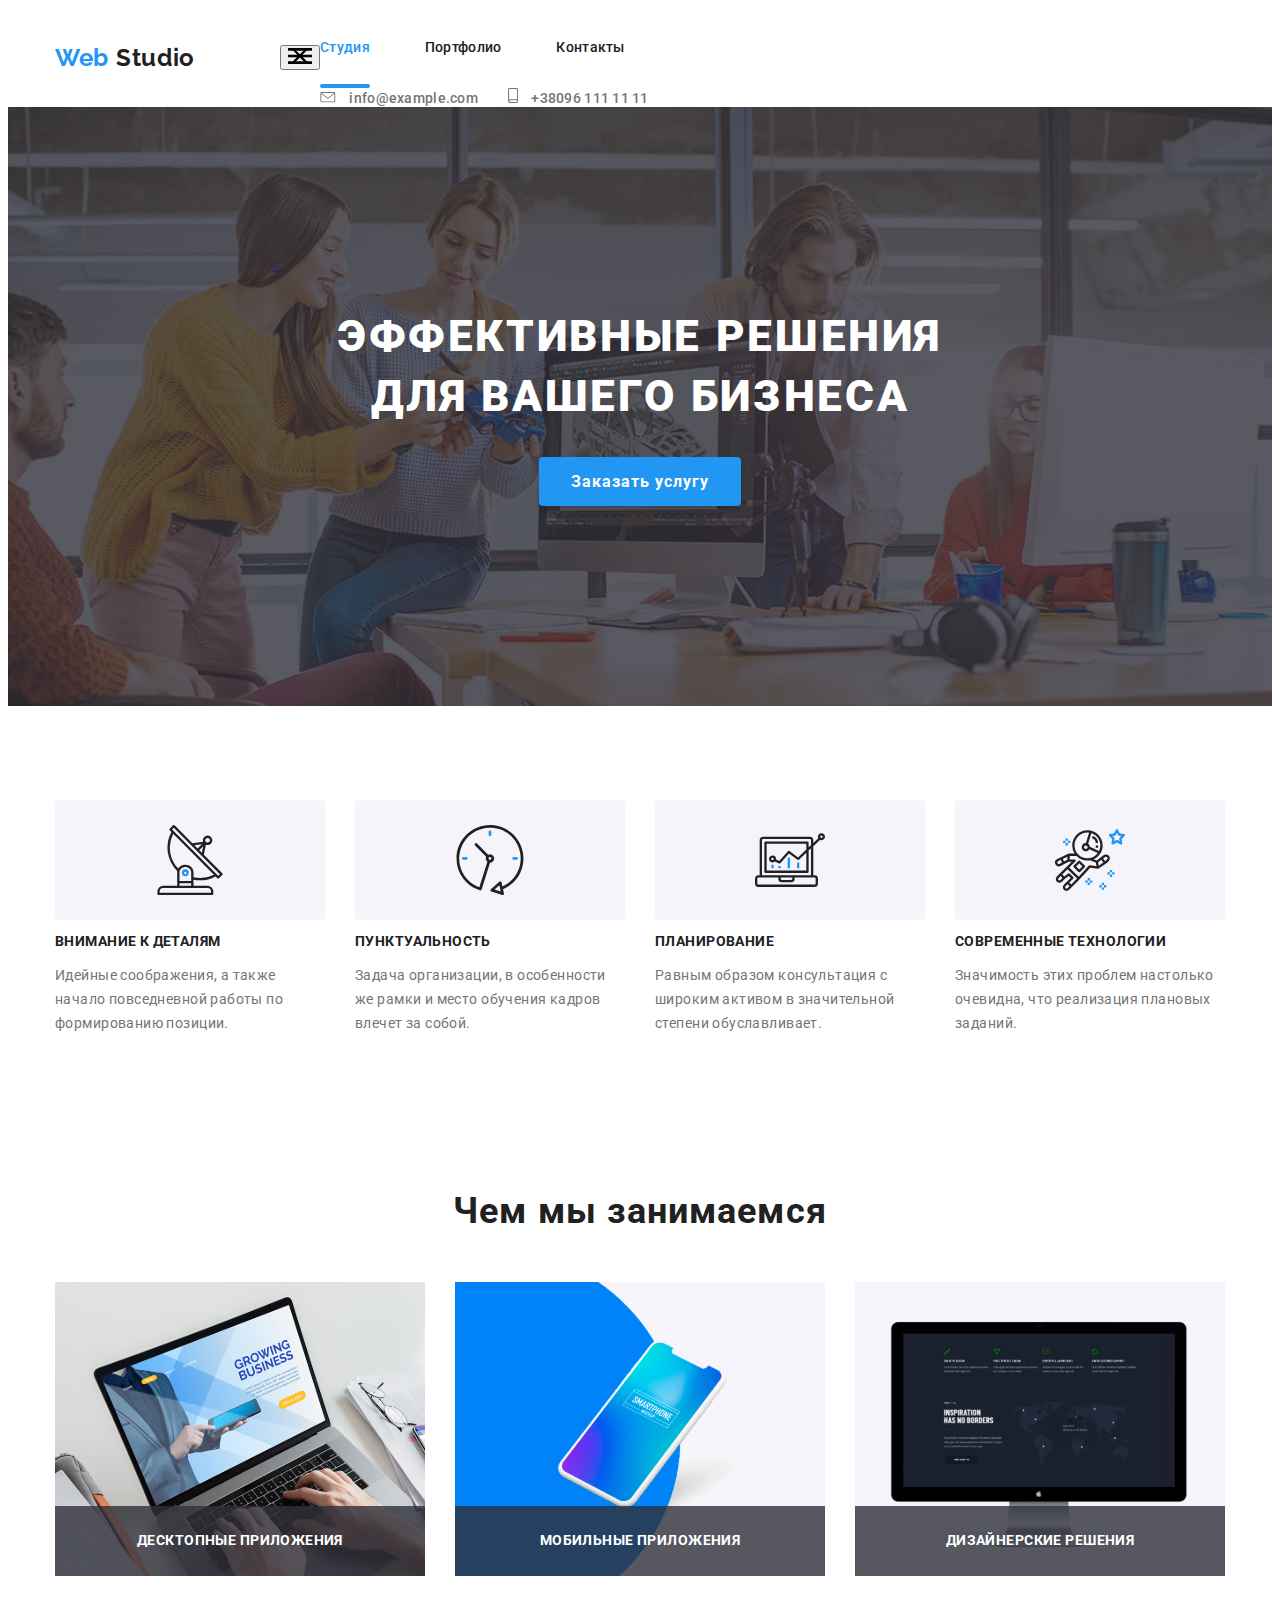
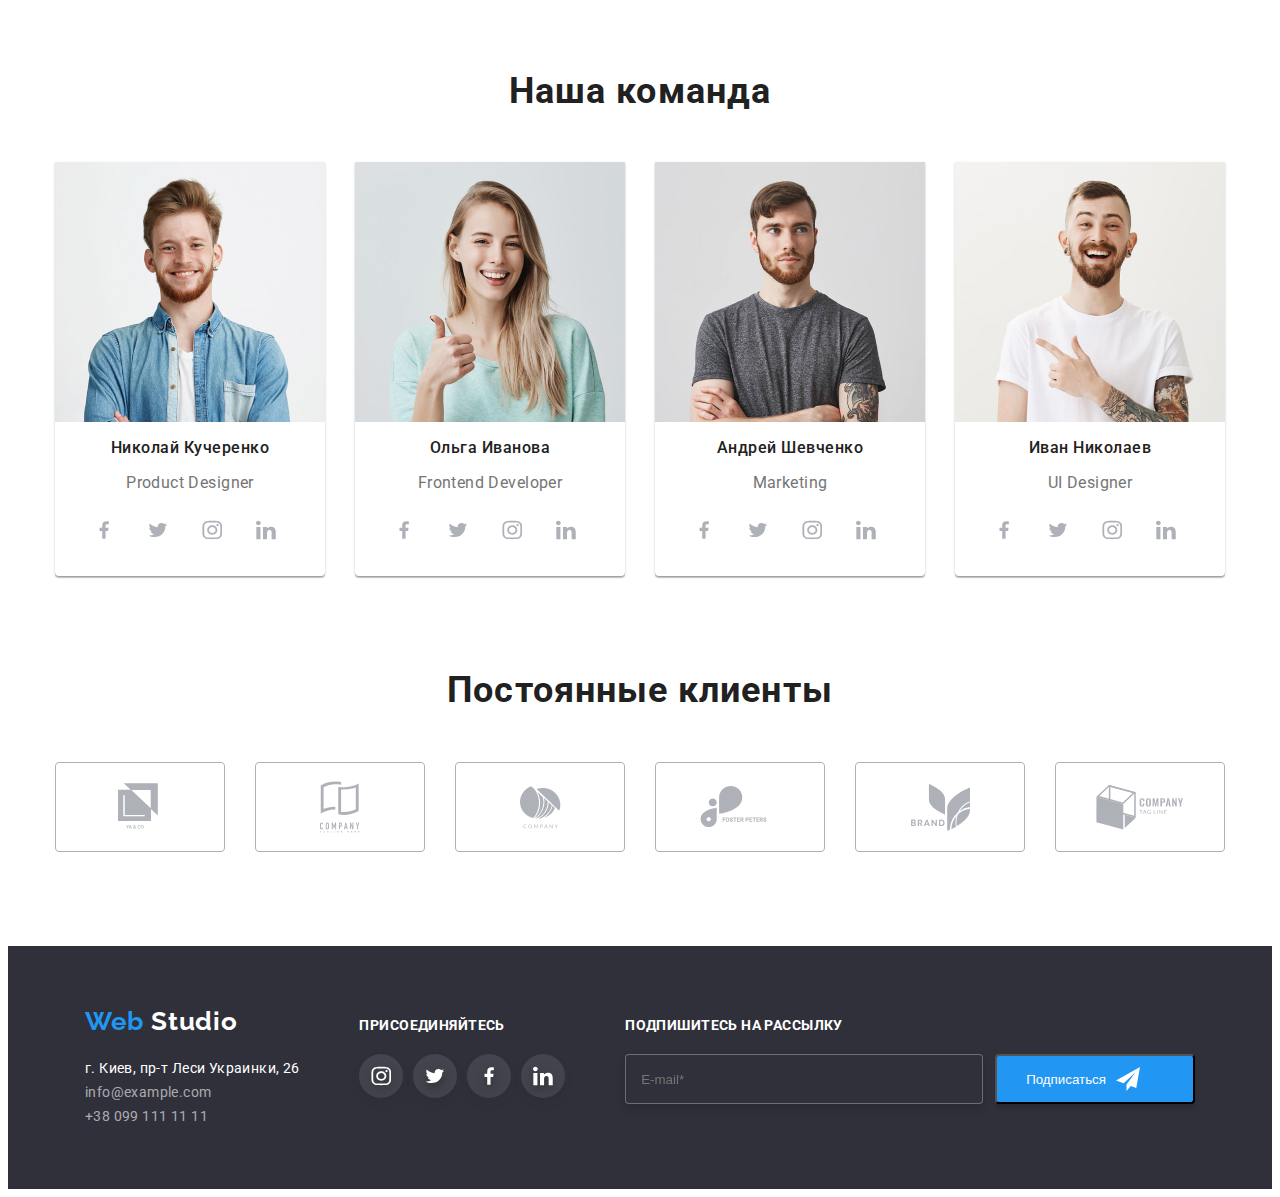
==== index.html @ 26674914 "gg" ====
<!DOCTYPE html>
<html lang="ru">
  <head>
    <meta charset="UTF-8" />
    <meta name="ViePort" content="Width=device-width,initial-scale=1.0" />
    <title>WebStudio</title>
    <link
      href="https://fonts.googleapis.com/css2?family=Raleway:wght@400;700&family=Roboto:ital,wght@0,400;0,500;0,700;1,400&display=swap"
      rel="stylesheet"
    />
    <link rel="stylesheet" href="normalis.css" />
    <link rel="stylesheet" href="./css/main.min.css" />
  </head>
  <body class="body">
    <header class="header">
      <div class="container">
        <nav class="navigation">
          <a class="logo link" href="./index.html">
            <span class="logo-accent">Web</span>
            Studio
          </a>
          <button
            type="button"
            class="menu-btn"
            aria-expanded="false"
            aria-controls="menu-wrapper"
          >
            <svg width="24" height="16">
              <use
                class="icon-burger"
                href="./imeges/sprite.svg#icon-menu"
              ></use>
              <use
                class="icon-close"
                href="./imeges/sprite.svg#icon-close"
              ></use>
            </svg>
          </button>
          <div class="menu-wrapper">
            <ul class="site-nav-list">
              <li class="site-nav-list-item studio list">
                <a class="site-nav-list-link current link" href="./index.html"
                  >Студия</a
                >
              </li>
              <li class="site-nav-list-item list">
                <a class="site-nav-list-link link" href="./portfolio.html"
                  >Портфолио</a
                >
              </li>
              <li class="site-nav-list-item list">
                <a class="site-nav-list-link link" href="">Контакты</a>
              </li>
            </ul>

            <div class="adress">
              <ul class="address-nav-list">
                <li class="address-nav-list-item list">
                  <a
                    class="address-nav-list-link link"
                    href="mailto:info@example.com"
                  >
                    <svg class="address-nav-mailto-svg" width="16" height="11">
                      <use href="./imeges/sprite.svg#icon-envelope"></use>
                    </svg>
                    info@example.com
                  </a>
                </li>
                <li class="address-nav-list-item list">
                  <a
                    class="address-nav-list-link link"
                    href="tel:+380991111111"
                  >
                    <svg class="address-nav-telefon-svg" width="10" height="15">
                      <use href="./imeges/sprite.svg#icon-smartphone"></use>
                    </svg>
                    +38096 111 11 11
                  </a>
                </li>
              </ul>
            </div>
          </div>
        </nav>
      </div>
    </header>
    <main>
      <!--ГЕРОЙ-->

      <section class="hero">
        <div class="container">
          <h1 class="hero-title">
            Эффективные решения
            <br />
            для вашего бизнеса
          </h1>
          <button data-modal-open class="hero-button">Заказать услугу</button>
        </div>
      </section>

      <!--О НАС-->
      <section class="aboutus section">
        <div class="container">
          <ul class="aboutus-list">
            <li class="aboutus-list-item list">
              <div class="aboutus-list-item-fon">
                <svg class="aboutus-list-svg" width="70" height="70">
                  <use href="./imeges/sprite.svg#icon-antenna"></use>
                </svg>
              </div>
              <h3 class="aboutus-title">Внимание к деталям</h3>
              <p class="aboutus-text">
                Идейные соображения, а также начало повседневной работы по
                формированию позиции.
              </p>
            </li>
            <li class="aboutus-list-item list">
              <div class="aboutus-list-item-fon">
                <svg class="aboutus-list-svg" width="70" height="70">
                  <use href="./imeges/sprite.svg#icon-clock"></use>
                </svg>
              </div>
              <h3 class="aboutus-title">Пунктуальность</h3>
              <p class="aboutus-text">
                Задача организации, в особенности же рамки и место обучения
                кадров влечет за собой.
              </p>
            </li>
            <li class="aboutus-list-item list">
              <div class="aboutus-list-item-fon">
                <svg class="aboutus-list-svg" width="70" height="70">
                  <use href="./imeges/sprite.svg#icon-diagram"></use>
                </svg>
              </div>
              <h3 class="aboutus-title">Планирование</h3>
              <p class="aboutus-text">
                Равным образом консультация с широким активом в значительной
                степени обуславливает.
              </p>
            </li>
            <li class="aboutus-list-item list">
              <div class="aboutus-list-item-fon">
                <svg class="aboutus-list-svg" width="70" height="70">
                  <use href="./imeges/sprite.svg#icon-astronaut"></use>
                </svg>
              </div>
              <h3 class="aboutus-title">Современные технологии</h3>
              <p class="aboutus-text">
                Значимость этих проблем настолько очевидна, что реализация
                плановых заданий.
              </p>
            </li>
          </ul>
        </div>
      </section>
      <!--Что мь делаем-->
      <section class="Whatwedo-section section">
        <div class="container">
          <h2 class="title">Чем мы занимаемся</h2>
          <ul class="whatwedo-list">
            <li class="whatwedo-list-item list">
              <img
                class="img"
                src="./imeges/img(KOMP).svg"
                alt="КОМП"
                width="370"
                height="294"
              />

              <p class="whatwedo-list-title">Десктопные приложения</p>
            </li>
            <li class="whatwedo-list-item list">
              <img
                class="img"
                src="./imeges/box.svg"
                alt="телефон"
                width="370"
                height="294"
              />

              <p class="whatwedo-list-title">Мобильные приложения</p>
            </li>
            <li class="whatwedo-list-item list">
              <img
                class="img"
                src="./imeges/img(Monitor).svg"
                alt="монитор"
                width="370"
                height="294"
              />
              <p class="whatwedo-list-title">Дизайнерские решения</p>
            </li>
          </ul>
        </div>
      </section>
      <!--Наша команда-->
      <section class="team section">
        <div class="container">
          <h2 class="team-title title">Наша команда</h2>

          <ul class="team-list">
            <li class="team-list-item list">
              <img
                class="team-photo img"
                src="./imeges/imgNikolay1.jpg"
                alt="Фото Никoлая"
                width="270"
                height="260"
              />
              <h3 class="team-list-title">Николай Кучеренко</h3>
              <p class="team-list-desc" lang="en">Product Designer</p>

              <ul class="team-list-social">
                <li class="team-list-social-item list">
                  <a
                    class="social-link link"
                    href=""
                    aria-label="Ссылка на Facebook"
                  >
                    <svg class="social-link-svg" width="20" height="20">
                      <use href="./imeges/sprite.svg#icon-facebook"></use>
                    </svg>
                  </a>
                </li>
                <li class="team-list-social-item list">
                  <a
                    class="social-link link"
                    href=""
                    aria-label="Ссылка на Twitter"
                  >
                    <svg class="social-link-svg" width="20" height="20">
                      <use href="./imeges/sprite.svg#icon-twitter"></use>
                    </svg>
                  </a>
                </li>
                <li class="team-list-social-item list">
                  <a
                    class="social-link link"
                    href=""
                    aria-label="Ссылка на Instagram"
                  >
                    <svg class="social-link-svg" width="20" height="20">
                      <use href="./imeges/sprite.svg#icon-instagram"></use>
                    </svg>
                  </a>
                </li>
                <li class="team-list-social-item list">
                  <a
                    class="social-link link"
                    href=""
                    aria-label="Ссылка на LinkedIn"
                  >
                    <svg class="social-link-svg" width="20" height="20">
                      <use href="./imeges/sprite.svg#icon-linkedin"></use>
                    </svg>
                  </a>
                </li>
              </ul>
            </li>

            <li class="team-list-item list">
              <img
                class="team-photo img"
                src="./imeges/imgOlga2.jpg"
                alt="Фото Ольга"
                width="270"
                height="260"
              />
              <h3 class="team-list-title">Ольга Иванова</h3>
              <p class="team-list-desc" lang="en">Frontend Developer</p>

              <ul class="team-list-social">
                <li class="team-list-social-item list">
                  <a
                    class="social-link link"
                    href=""
                    aria-label="Ссылка на Facebook"
                  >
                    <svg class="social-link-svg" width="20" height="20">
                      <use href="./imeges/sprite.svg#icon-facebook"></use>
                    </svg>
                  </a>
                </li>
                <li class="team-list-social-item list">
                  <a
                    class="social-link link"
                    href=""
                    aria-label="Ссылка на Twitter"
                  >
                    <svg class="social-link-svg" width="20" height="20">
                      <use href="./imeges/sprite.svg#icon-twitter"></use>
                    </svg>
                  </a>
                </li>
                <li class="team-list-social-item list">
                  <a
                    class="social-link link"
                    href=""
                    aria-label="Ссылка на Instagram"
                  >
                    <svg class="social-link-svg" width="20" height="20">
                      <use href="./imeges/sprite.svg#icon-instagram"></use>
                    </svg>
                  </a>
                </li>
                <li class="team-list-social-item list">
                  <a
                    class="social-link link"
                    href=""
                    aria-label="Ссылка на LinkedIn"
                  >
                    <svg class="social-link-svg" width="20" height="20">
                      <use href="./imeges/sprite.svg#icon-linkedin"></use>
                    </svg>
                  </a>
                </li>
              </ul>
            </li>

            <li class="team-list-item list">
              <img
                class="team-photo img"
                src="./imeges/imgAndrey.jpg"
                alt="Фото Андрей"
                width="270"
                height="260"
              />
              <h3 class="team-list-title">Андрей Шевченко</h3>
              <p class="team-list-desc" lang="en">Marketing</p>

              <ul class="team-list-social">
                <li class="team-list-social-item list">
                  <a
                    class="social-link link"
                    href=""
                    aria-label="Ссылка на Facebook"
                  >
                    <svg class="social-link-svg" width="20" height="20">
                      <use href="./imeges/sprite.svg#icon-facebook"></use>
                    </svg>
                  </a>
                </li>
                <li class="team-list-social-item list">
                  <a
                    class="social-link link"
                    href=""
                    aria-label="Ссылка на Twitter"
                  >
                    <svg class="social-link-svg" width="20" height="20">
                      <use href="./imeges/sprite.svg#icon-twitter"></use>
                    </svg>
                  </a>
                </li>
                <li class="team-list-social-item list">
                  <a
                    class="social-link link"
                    href=""
                    aria-label="Ссылка на Instagram"
                  >
                    <svg class="social-link-svg" width="20" height="20">
                      <use href="./imeges/sprite.svg#icon-instagram"></use>
                    </svg>
                  </a>
                </li>
                <li class="team-list-social-item list">
                  <a
                    class="link social-link"
                    href=""
                    aria-label="Ссылка на LinkedIn"
                  >
                    <svg class="social-link-svg" width="20" height="20">
                      <use href="./imeges/sprite.svg#icon-linkedin"></use>
                    </svg>
                  </a>
                </li>
              </ul>
            </li>

            <li class="team-list-item list">
              <img
                class="team-photo img"
                src="./imeges/imgIvan4.jpg"
                alt="Фото Иван"
                width="270"
                height="260"
              />
              <h3 class="team-list-title">Иван Николаев</h3>
              <p class="team-list-desc" lang="en">UI Designer</p>
              <ul class="team-list-social">
                <li class="team-list-social-item list">
                  <a
                    class="link social-link"
                    href=""
                    aria-label="Ссылка на Facebook"
                  >
                    <svg class="social-link-svg" width="20" height="20">
                      <use href="./imeges/sprite.svg#icon-facebook"></use>
                    </svg>
                  </a>
                </li>
                <li class="team-list-social-item list">
                  <a
                    class="link social-link"
                    href=""
                    aria-label="Ссылка на Twitter"
                  >
                    <svg class="social-link-svg" width="20" height="20">
                      <use href="./imeges/sprite.svg#icon-twitter"></use>
                    </svg>
                  </a>
                </li>
                <li class="team-list-social-item list">
                  <a
                    class="link social-link"
                    href=""
                    aria-label="Ссылка на Instagram"
                  >
                    <svg class="social-link-svg" width="20" height="20">
                      <use href="./imeges/sprite.svg#icon-instagram"></use>
                    </svg>
                  </a>
                </li>
                <li class="team-list-social-item list">
                  <a
                    class="link social-link"
                    href=""
                    aria-label="Ссылка на LinkedIn"
                  >
                    <svg class="social-link-svg" width="20" height="20">
                      <use href="./imeges/sprite.svg#icon-linkedin"></use>
                    </svg>
                  </a>
                </li>
              </ul>
            </li>
          </ul>
        </div>
      </section>

      <!--Наши клиенты!-->

      <section class="section-client">
        <div class="container">
          <h2 class="client-h2 title">Поcтоянные клиенты</h2>
          <ul class="section-client-list">
            <li class="client-item list">
              <a class="section-client-list-link link" href="">
                <svg class="client-item-svg" width="44" height="49">
                  <use href="./imeges/sprite.svg#icon-logo1"></use>
                </svg>
              </a>
            </li>
            <li class="client-item list">
              <a class="section-client-list-link link" href="">
                <svg class="client-item-svg" width="40" height="52">
                  <use href="./imeges/sprite.svg#icon-logo2"></use>
                </svg>
              </a>
            </li>
            <li class="client-item list">
              <a class="section-client-list-link link" href="">
                <svg class="client-item-svg" width="41" height="43">
                  <use href="./imeges/sprite.svg#icon-logo3"></use>
                </svg>
              </a>
            </li>
            <li class="client-item list">
              <a class="section-client-list-link link" href="">
                <svg class="client-item-svg" width="80" height="42">
                  <use href="./imeges/sprite.svg#icon-logo4"></use>
                </svg>
              </a>
            </li>
            <li class="client-item list">
              <a class="section-client-list-link link" href="">
                <svg class="client-item-svg" width="59" height="47">
                  <use href="./imeges/sprite.svg#icon-logo5"></use>
                </svg>
              </a>
            </li>
            <li class="client-item list">
              <a class="section-client-list-link link" href="">
                <svg class="client-item-svg" width="88" height="45">
                  <use href="./imeges/sprite.svg#icon-logo6"></use>
                </svg>
              </a>
            </li>
          </ul>
        </div>
      </section>
    </main>

    <!-- Футер -->
    <footer class="footer">
      <div class="container flex-container">
        <div class="logo-adress">
          <a class="logo-footer link" href="./index.html">
            <span class="logo-accent-footer">Web</span>
            Studio
          </a>
          <address>
            <ul class="footer-adress">
              <li class="footer-contacts-item list">
                <a
                  class="adress-footer link"
                  href="https://goo.gl/maps/j82PAnzbgsZSM37J8"
                  target="blanc"
                >
                  г. Киев, пр-т Леси Украинки, 26
                </a>
              </li>
              <li class="footer-contacts-item list">
                <a class="contacts-footer link" href="mailto:info@example.com"
                  >info@example.com</a
                >
              </li>
              <li class="footer-contacts-item list">
                <a class="contacts-footer link" href="tel:+380991111111"
                  >+38 099 111 11 11</a
                >
              </li>
            </ul>
          </address>
        </div>

        <div class="footer-join">
          <b class="footer-title">Присоединяйтесь</b>
          <ul class="footer-social-links">
            <li class="social-link-item list">
              <a class="social-links link" href="">
                <svg class="footer-social-svg" width="20" height="20">
                  <use href="./imeges/sprite.svg#icon-instagram"></use>
                </svg>
              </a>
            </li>
            <li class="social-link-item list">
              <a class="social-links link" href="">
                <svg class="footer-social-svg" width="20" height="20">
                  <use href="./imeges/sprite.svg#icon-twitter"></use>
                </svg>
              </a>
            </li>
            <li class="social-link-item list">
              <a class="social-links link" href="">
                <svg class="footer-social-svg" width="20" height="20">
                  <use href="./imeges/sprite.svg#icon-facebook"></use>
                </svg>
              </a>
            </li>
            <li class="social-link-item list">
              <a class="social-links link" href="">
                <svg class="footer-social-svg" width="20" height="20">
                  <use href="./imeges/sprite.svg#icon-linkedin"></use>
                </svg>
              </a>
            </li>
          </ul>
        </div>
        <div class="footer-subskribe">
          <b class="footer-title">Подпишитесь на рассылку</b>
          <form action="#" method="GET" class="contact-form">
            <input
              type="email"
              class="contact-form-input"
              name="user-email"
              placeholder="E-mail*"
              required
            />
            <button type="submit" class="footer-subskribe-button">
              Подписаться
              <svg class="footer-subskribe-button-svg" width="24" height="24">
                <use href="./imeges/sprite.svg#icon-icon-send"></use>
              </svg>
            </button>
          </form>
        </div>
      </div>
    </footer>
    <!-- MODAL WINDOW -->
    <div data-modal class="backdrop is-hidden">
      <form action="#" class="modal-form">
        <h2 class="modal-form-title">
          Оставьте свои данные, мы вам перезвоним
        </h2>
        <button data-modal-close type="button" class="modal-close-btn">
          <svg class="svg-form-close-btn" width="18" height="18">
            <use href="./imeges/sprite.svg#icon-close-forma"></use>
          </svg>
        </button>
        <div class="modal-form-input-wrapper">
          <input
            type="text"
            name="user-name"
            id="user-modal-name"
            class="modal-form-input"
            placeholder="Иванов Иван"
            required
          />
          <label class="modal-form-label" for="user-modal-name">Имя*</label>
          <svg class="svg-form" width="18" height="18">
            <use href="./imeges/sprite.svg#icon-name-forma"></use>
          </svg>
        </div>
        <div class="modal-form-input-wrapper">
          <input
            type="tel"
            name="user-tel"
            id="user-modal-tel"
            class="modal-form-input"
            placeholder=" "
            required
          />
          <label for="user-modal-tel" class="modal-form-label">Телефон*</label>
          <svg class="svg-form" width="18" height="18">
            <use href="./imeges/sprite.svg#icon-telefon-forma"></use>
          </svg>
        </div>
        <div class="modal-form-input-wrapper">
          <input
            type="email"
            name="user-mail"
            id="user-modal-mail"
            class="modal-form-input"
            placeholder=" "
            required
          />
          <label for="user-modal-tel" class="modal-form-label">Почта*</label>
          <svg class="svg-form" width="18" height="18">
            <use href="./imeges/sprite.svg#icon-email-forma"></use>
          </svg>
        </div>
        <textarea
          name="user-message"
          class="modal-form-message"
          placeholder="Комментарий"
        ></textarea>
        <label class="modal-form-option-label">
          <input
            type="checkbox"
            name="policy"
            value="accept-policy"
            class="modal-form-checkbox"
            required
          />
          <span class="modal-form-custom-checkbox">
            <svg class="svg-form-checkbox" width="16" height="15">
              <use href="./imeges/sprite.svg#icon-check"></use>
            </svg>
          </span>
          <span class="modal-form-option-span">
            Соглашаюсь с рассылкой и принимаю
            <a href="#">Условия договора</a>
          </span>
        </label>
        <button type="submit" class="modal-form-btn">Отправить</button>
      </form>
    </div>
    <script src="./js/modal.js"></script>
  </body>
</html>
---- css/main.min.css ----
.container{padding-left:15px;padding-right:15px;width:1200px;margin-left:auto;margin-right:auto}html{box-sizing:border-box}*,*::before,*::after{box-sizing:inherit}.link{text-decoration:none;display:block}.list{list-style:none}.img{display:block;max-width:100%;height:auto}.section{padding-bottom:94px}ul{margin:0;padding:0}.title{margin:0;font-family:"Roboto",sans-serif;font-style:normal;font-weight:700;font-size:36px;line-height:1.16;text-align:center;letter-spacing:0.03em;color:#212121}h2.title{margin-bottom:50px}h1,h2{margin:0}H1,h2,h3,h4{font-weight:700;color:var(--title-main-color)}.address-nav-telefon-svg,.address-nav-mailto-svg{fill:#757575;display:inline-block;margin-right:10px;transition:fill 250ms cubic-bezier(0.4, 0, 0.2, 1)}.site-nav-list-item.portfolio::after,.site-nav-list-item.studio::after{position:absolute;left:0;bottom:0;display:block;content:"";width:100%;height:4px;background:#2196f3;border-radius:2px}.backdrop{position:fixed;background:rgba(0,0,0,0.2);width:100%;height:100%;top:0;right:0;z-index:100}.modal-form{position:absolute;top:50%;left:50%;transform:translate(-50%, -50%);width:528px;padding:40px;background-color:#fff;box-shadow:0px 1px 3px rgba(0,0,0,0.12),0px 1px 1px rgba(0,0,0,0.14),0px 2px 1px rgba(0,0,0,0.2);border-radius:4px}.modal-form-title{margin-bottom:30px;font-family:"Roboto",sans-serif;font-style:400;font-weight:700;font-size:20px;line-height:23px;text-align:center;letter-spacing:0.03em}.modal-form-input-wrapper{position:relative;margin-bottom:28px;border-radius:4px}.modal-form-input{display:block;width:100%;height:40px;font-family:"Roboto",sans-serif;background-color:transparent;font-style:normal;font-weight:400;font-size:14px;line-height:1.14;letter-spacing:0.01em;color:#000;padding:12px 18px 12px 42px;border:1px solid rgba(33,33,33,0.2);box-sizing:border-box;border-radius:4px}.modal-form-input::placeholder{color:transparent;transition:color 250ms linear 250ms}.modal-form-input:focus::placeholder{color:#000}.modal-form-input:focus,.modal-form-input .modal-form-message:focus,.modal-form-input:not(:placeholder-shown),.modal-form-input .modal-form-message:not(:placeholder-shown){outline:none;border-color:#2196f3}.modal-form-input:focus ~ .svg-form,.modal-form-input:hover ~ .svg-form{fill:#2196f3}.modal-form-input:focus+.modal-form-label,.modal-form-input:not(:placeholder-shown)+.modal-form-label{transform:translate(-24px, -42px);color:#2196f3}.modal-form-message{margin-bottom:20px;padding:12px 16px;resize:none;display:block;width:100%;height:120px;font-family:"Roboto",sans-serif;font-size:11px;border:1px solid rgba(157,164,189,0.4);background-color:transparent;font-style:normal;font-weight:400;font-size:14px;line-height:1.14;letter-spacing:0.01em;color:#000;border-radius:4px}.modal-form-message:focus::placeholder{color:#2196f3}.modal-form-message:hover::placeholder{color:#2196f3}.modal-form-message .modal-form-input:focus,.modal-form-message:focus,.modal-form-message .modal-form-input:not(:placeholder-shown),.modal-form-message:not(:placeholder-shown){outline:none;border-color:#2196f3}.modal-form-label{position:absolute;top:30%;left:8%;transform:translateY(-70%);font-family:"Roboto",sans-serif;font-style:normal;font-weight:400;font-size:14px;line-height:1.14;letter-spacing:0.01em;color:#757575;transition:transform 250ms linear;margin:12px}.modal-form-checkbox{position:absolute;width:1px;height:1px;margin:-1px;background:#fff;border:0.2px solid #fff;padding:0;clip:rect(0 0 0 0);overflow:hidden;border-radius:1px}.modal-form-checkbox:checked ~ .svg-form-checkbox{fill:#fff}.modal-form-checkbox:checked+.modal-form-custom-checkbox{background-color:#2196f3;border:solid 1px #fff}.modal-form-option-label{display:flex;align-items:center;margin-bottom:20px}.modal-form-custom-checkbox{display:inline-block;height:17px;background-color:#fff;margin-right:7px;border:solid 1px #212121;border-radius:2px}.modal-form-option-span{font-size:12px;font-family:"Roboto",sans-serif;font-style:normal;font-weight:400;font-size:14px;line-height:1.7;letter-spacing:0.03em;color:#757575}.modal-form-option-span a{color:#2196f3}.svg-form-checkbox{fill:#fff}.modal-form-btn{letter-spacing:0.06em;width:200px;height:50px;align-items:center;margin-bottom:40px;margin-left:124px;cursor:pointer;color:#fff;transition:background-color 250ms linear, color 250ms linear;background:#2196f3;box-shadow:0px 4px 4px rgba(0,0,0,0.15);border-radius:4px}.modal-form-btn:hover,.modal-form-btn:focus{background-color:#2196f3;color:#fff}.is-hidden{opacity:0;visibility:hidden;pointer-events:none}.modal-close-btn{position:absolute;top:10px;right:12px;width:30px;height:30px;border-radius:50%;display:block;align-items:center;cursor:pointer;transition:color 250ms linear;background:#fff;margin:0;border:1px solid rgba(163,86,86,0.1)}.modal-close-btn:hover .svg-form-close-btn,.modal-close-btn:focus .svg-form-close-btn{fill:#2196f3}.svg-form-close-btn{fill:#000000;position:absolute;transform:translate(-10px, -10px)}.svg-form{fill:#000000;position:absolute;display:inline-block;transform:translate(15px, -25px);overflow:hidden}.body{font-family:"Roboto",sans-serif,sans-serif;font-style:normal;font-weight:700;font-size:14px;line-height:1.2;color:#212121;background-color:#fff;text-decoration:none;letter-spacing:0.03em}.logo{font-family:"Raleway",sans-serif;font-style:normal;font-weight:700;font-size:24px;line-height:1.16;letter-spacing:0.03em;margin-right:85px;color:#212121}.logo-accent{color:#2196f3}.header.container{display:flex}.site-nav-list-link{padding-top:32px;padding-bottom:32px}.address-nav-list-item:not(:last-child){margin-right:30px}.adress{margin-left:auto}.navigation{display:flex;align-items:center}.site-nav-list{display:flex;font-style:normal;font-weight:500;font-size:14px;line-height:1.14;letter-spacing:0.02em;list-style:none;color:#212121}.site-nav-list-item{position:relative}.site-nav-list-item:not(:last-child){margin-right:55px}.site-nav-list-link{color:#212121;transition:color 250ms cubic-bezier(0.4, 0, 0.2, 1)}.site-nav-list-link:hover,.site-nav-list-link:focus{color:#2196f3}.address-nav-list{display:flex;text-decoration:none;align-items:baseline;list-style:none}.address-nav-list-link{display:inline-block;align-items:center;font-style:normal;font-weight:500;font-size:14px;line-height:1.14;letter-spacing:0.02em;color:#757575;transition:background-color 250ms cubic-bezier(0.4, 0, 0.2, 1)}.address-nav-list-link:hover,.address-nav-list-link:focus{color:#2196f3}.address-nav-list-link:hover .address-nav-mailto-svg{fill:#2196f3}.address-nav-list-link:hover .address-nav-telefon-svg{fill:#2196f3}.address-nav-list-link:focus .address-nav-mailto-svg{fill:#2196f3}.address-nav-list-link:focus .address-nav-telefon-svg{fill:#2196f3}.address-nav-telefon-svg{width:10px;height:15px}.address-nav-mailto-svg{width:16px;height:11px}.current{color:#2196f3}.hero{padding-top:200px;padding-bottom:200px;background-color:#757575;text-align:center;margin-left:auto;margin-right:auto;background-image:linear-gradient(to bottom, rgba(47,48,58,0.8), rgba(47,48,58,0.8)),url(../imeges/Headerimg.svg);background-repeat:no-repeat;background-size:cover;background-position:center}.hero-title{font-family:"Roboto",sans-serif;font-style:normal;font-weight:900;font-size:44px;line-height:1.36;margin-bottom:30px;letter-spacing:0.06em;text-transform:uppercase;color:#fff}.hero-button{background-color:#2196f3;box-shadow:0px 4px 4px rgba(0,0,0,0.15);border-radius:4px;font-family:"Roboto",sans-serif;font-weight:700;font-size:16px;line-height:1.86;letter-spacing:0.06em;color:#fff;border:0;padding:10px 32px}.whatwedo-list{display:flex;justify-content:center;list-style:none;text-align:center}.whatwedo-section{margin-bottom:94px;padding-top:47px;padding-left:0}.whatwedo-list-item{position:relative;width:370px}.whatwedo-list-item:not(:last-child){margin-right:30px}.whatwedo-list-title{position:absolute;left:0;bottom:0;background:linear-gradient(to bottom, rgba(47,48,58,0.8), rgba(47,48,58,0.8));width:370px;padding-top:27px;padding-bottom:27px;margin:0;font-style:normal;font-weight:700;font-size:14px;line-height:1.14;text-align:center;text-transform:uppercase;color:#fff}.aboutus-list{display:flex;list-style:none;padding-top:94px;padding-bottom:47px}.aboutus-list-item{align-items:center;width:270px;justify-content:center}.aboutus-list-item:not(:last-child){margin-right:30px}.aboutus-list-item-fon{background:#f5f4fa;border-radius:4px;width:270px;height:120px;margin:0;padding:0;display:flex;align-items:center;justify-content:center}.aboutus-list-item-fon .svg{align-items:center;margin-left:auto;margin-right:auto;margin-top:auto}.aboutus-title{font-style:normal;font-weight:700;font-size:14px;line-height:1.14;letter-spacing:0.03em;text-transform:uppercase;color:#212121}.aboutus-text{font-style:normal;font-weight:400;font-size:14px;line-height:1.7;color:#757575}.team-list{display:flex;margin-left:0;list-style:none}.team-title{font-family:"Roboto",sans-serif;font-style:normal;font-weight:700;font-size:36px;line-height:42px;text-align:center;letter-spacing:0.03em;color:#212121}.team-list-title{font-family:"Roboto",sans-serif;font-style:normal;font-weight:500;font-size:16px;line-height:19px;text-align:center;letter-spacing:0.03em;color:#212121}.team-list-item{width:270px;background:#fff;box-shadow:0px 2px 1px rgba(0,0,0,0.2),0px 1px 1px rgba(0,0,0,0.14),0px 1px 3px rgba(0,0,0,0.12);border-radius:0px 0px 4px 4px}.team-list-item:not(:last-child){margin-right:30px}.team-list-desc{font-style:normal;font-weight:400;font-size:16px;line-height:1.19;text-align:center;color:#757575}.team-list-social{display:flex;list-style:none;text-decoration:none;color:#afb1b8;justify-content:center;margin-bottom:24px;margin-top:16px;margin-left:32px;margin-right:32px}.team-list-social-item{padding-right:10px}.team-list-social-item:hover{fill:#2196f3}.team-list-social-item:focus{fill:#2196f3}.social-link{display:flex;justify-content:center;align-items:center;width:44px;height:44px;border-radius:50%;fill:#fff;transition:background-color 250ms cubic-bezier(0.4, 0, 0.2, 1)}.social-link-svg{fill:#afb1b8;transition:fill 250ms cubic-bezier(0.4, 0, 0.2, 1)}.social-link:hover,.social-link:focus,.social-link:hover .social-link-svg,.social-link:focus .social-link-svg{fill:#fff}.social-link:hover{background-color:#2196f3}.social-link:hover .social-link-svg{fill:#fff}.social-link:focus .social-link-svg{fill:#fff}.section-client-list{display:flex;margin-bottom:94px;justify-content:center;align-items:center;list-style:none}.client-item{display:flex;justify-content:center;align-items:center}.client-item:not(:last-child){margin-right:30px}.section-client-list-link{display:flex;justify-content:center;align-items:center;background:#fff;width:170px;height:90px;border:1px solid #afb1b8;box-sizing:border-box;cursor:pointer;border-radius:4px;transition:border 250ms cubic-bezier(0.4, 0, 0.2, 1)}.section-client-list-link:hover,.section-client-list-link:focus{border:1px solid #2196f3}.section-client-list-link:hover .client-item-svg,.section-client-list-link:focus .client-item-svg{fill:#2196f3}.client-item-svg{fill:#afb1b8;align-items:center;display:inline-block;transition:fill 250ms cubic-bezier(0.4, 0, 0.2, 1)}.section-client{padding-top:0}.footer{background-color:#2f303a;color:var(--light-text-color);padding-top:60px;padding-bottom:60px}.flex-container{display:flex;justify-content:space-around;align-items:baseline}.footer-social-links{display:flex;width:206px;height:44px}.social-link-item{width:44px;height:44px;filter:drop-shadow(0px 4px 4px rgba(0,0,0,0.25))}.social-link-item:not(:last-child){margin-right:10px}.logo-footer{font-family:"Raleway",sans-serif;font-weight:700;font-size:26px;line-height:31px;letter-spacing:0.03em;color:#fff;margin-bottom:20px;margin-right:0}.logo-footer span{color:#2196f3}.logo-footer:focus{color:#2196f3}.adress-footer{font-family:"Roboto",sans-serif;font-style:normal;font-weight:400;font-size:14px;line-height:1.714;letter-spacing:0.03em;color:#fff}.contacts-footer{font-family:"Roboto",sans-serif;font-style:normal;font-weight:400;font-size:14px;line-height:1.71;letter-spacing:0.03em;color:rgba(255,255,255,0.6)}.footer-title{display:block;font-family:"Roboto",sans-serif;font-weight:700;font-size:14px;line-height:1.14;letter-spacing:0.03em;text-transform:uppercase;color:#fff;margin-bottom:20px}.footer-adress{width:230px}.footer-join{width:206px}.logo-adress{width:215px}.contact-form-input{width:358px;height:50px;border:1px solid rgba(255,255,255,0.3);box-sizing:border-box;filter:drop-shadow(0px 4px 4px rgba(0,0,0,0.15));border-radius:4px;margin-right:12px;background:#2f303a;padding-left:15px;color:rgba(255,255,255,0.6)}.contact-form{display:flex;justify-content:space-around;align-items:baseline}.footer-subskribe-button{display:flex;width:200px;height:50px;background:#2196f3;box-shadow:0px 4px 4px rgba(0,0,0,0.15);border-radius:4px;color:#fff;align-items:center;padding-left:29px}.footer-subskribe-button-svg{fill:#fff;margin-left:10px;margin-bottom:13px;margin-top:13px}.footer-social-svg{fill:#fff;transition:fill 250ms cubic-bezier(0.4, 0, 0.2, 1)}.social-links{width:44px;height:44px;filter:drop-shadow(0px 4px 4px rgba(0,0,0,0.25));border-radius:50%;align-items:center;display:flex;justify-content:center;background:rgba(255,255,255,0.1);transition:background-color 250ms cubic-bezier(0.4, 0, 0.2, 1)}.social-links:focus,.social-links:hover{background-color:#2196f3}.filter{font-size:"Roboto",sans-serif;text-decoration:none;font-style:normal;font-weight:400}.filter-list{display:flex;justify-content:center;margin-bottom:34px;margin-top:93px;flex-grow:1;margin-left:0;list-style:none}.filter-list-button{font-family:"Roboto",sans-serif;font-weight:500;font-size:16px;line-height:1.62;text-align:center;color:#212121;padding:6px 22px;border:none;justify-content:center;border-radius:4px;transition:background-color 250ms cubic-bezier(0.4, 0, 0.2, 1)}.filter-list-button:hover{background-color:#2196f3;box-shadow:0px 2px 2px rgba(0,0,0,0.12),0px 1px 2px rgba(0,0,0,0.08),0px 3px 1px rgba(0,0,0,0.1);border-radius:4px;color:#fff}.filter-project-desc{padding-left:24px;padding-right:24px;padding-top:20px;padding-bottom:20px}.filter-project-list{list-style:none;display:flex}.filter-title{font-family:"Roboto",sans-serif;font-weight:700;font-size:18px;line-height:2;letter-spacing:0.06em;margin:0;color:#212121}.filter-project-list-text{text-decoration:none;font-family:"Roboto",sans-serif;font-style:normal;font-weight:400;font-size:16px;line-height:1.9;color:#757575;margin:0}.imeg-overlay{position:relative;width:100%;overflow:hidden}.filter-project-list-tehnokryak{font-family:"Roboto",sans-serif;font-style:normal;font-weight:400;font-size:18px;line-height:1.56;letter-spacing:0.03em;color:#fff;background-color:rgba(33,150,243,0.9);margin:0px;width:100%;height:100%;position:absolute;padding-top:64px;padding-bottom:64px;padding-left:24px;padding-right:24px;opacity:0;transform:translateY(100%);transition:transform 250ms cubic-bezier(0.4, 0, 0.2, 1),opacity 250ms cubic-bezier(0.4, 0, 0.2, 1)}.filter-project:hover .filter-project-list-tehnokryak{opacity:1;transform:translateY(-100%);border:1px solid #eeeeee;box-shadow:0px 1px 1px rgba(0,0,0,0.12),0px 4px 4px rgba(0,0,0,0.06),1px 4px 6px rgba(0,0,0,0.16)}.filter-project-list{display:flex;flex-wrap:wrap;overflow:hidden}.filter-project-list-item{width:370px;margin-right:30px;transition:box-shadow 250ms cubic-bezier(0.4, 0, 0.2, 1)}.filter-project-list-item:nth-child(3n){margin-right:0}.filter-project-list-item:not(:nth-last-child(-n+3)){margin-bottom:30px}.filter-project-list-item:hover,.filter-project-list-item:focus{background:#ffffff;box-sizing:border-box;box-shadow:0px 2px 2px rgba(0,0,0,0.12),0px 1px 2px rgba(0,0,0,0.08),0px 3px 1px rgba(0,0,0,0.1);border-radius:4px}.filter-list-item:not(:last-child){margin-right:8px}.filter-list-item:not(:last-child):focus,.filter-list-item:not(:last-child):hover .filter-list-button{background-color:#2196f3;box-shadow:0px 2px 2px rgba(0,0,0,0.12),0px 1px 2px rgba(0,0,0,0.08),0px 3px 1px rgba(0,0,0,0.1);border-radius:4px;color:#fff}
/*# sourceMappingURL=main.min.css.map */
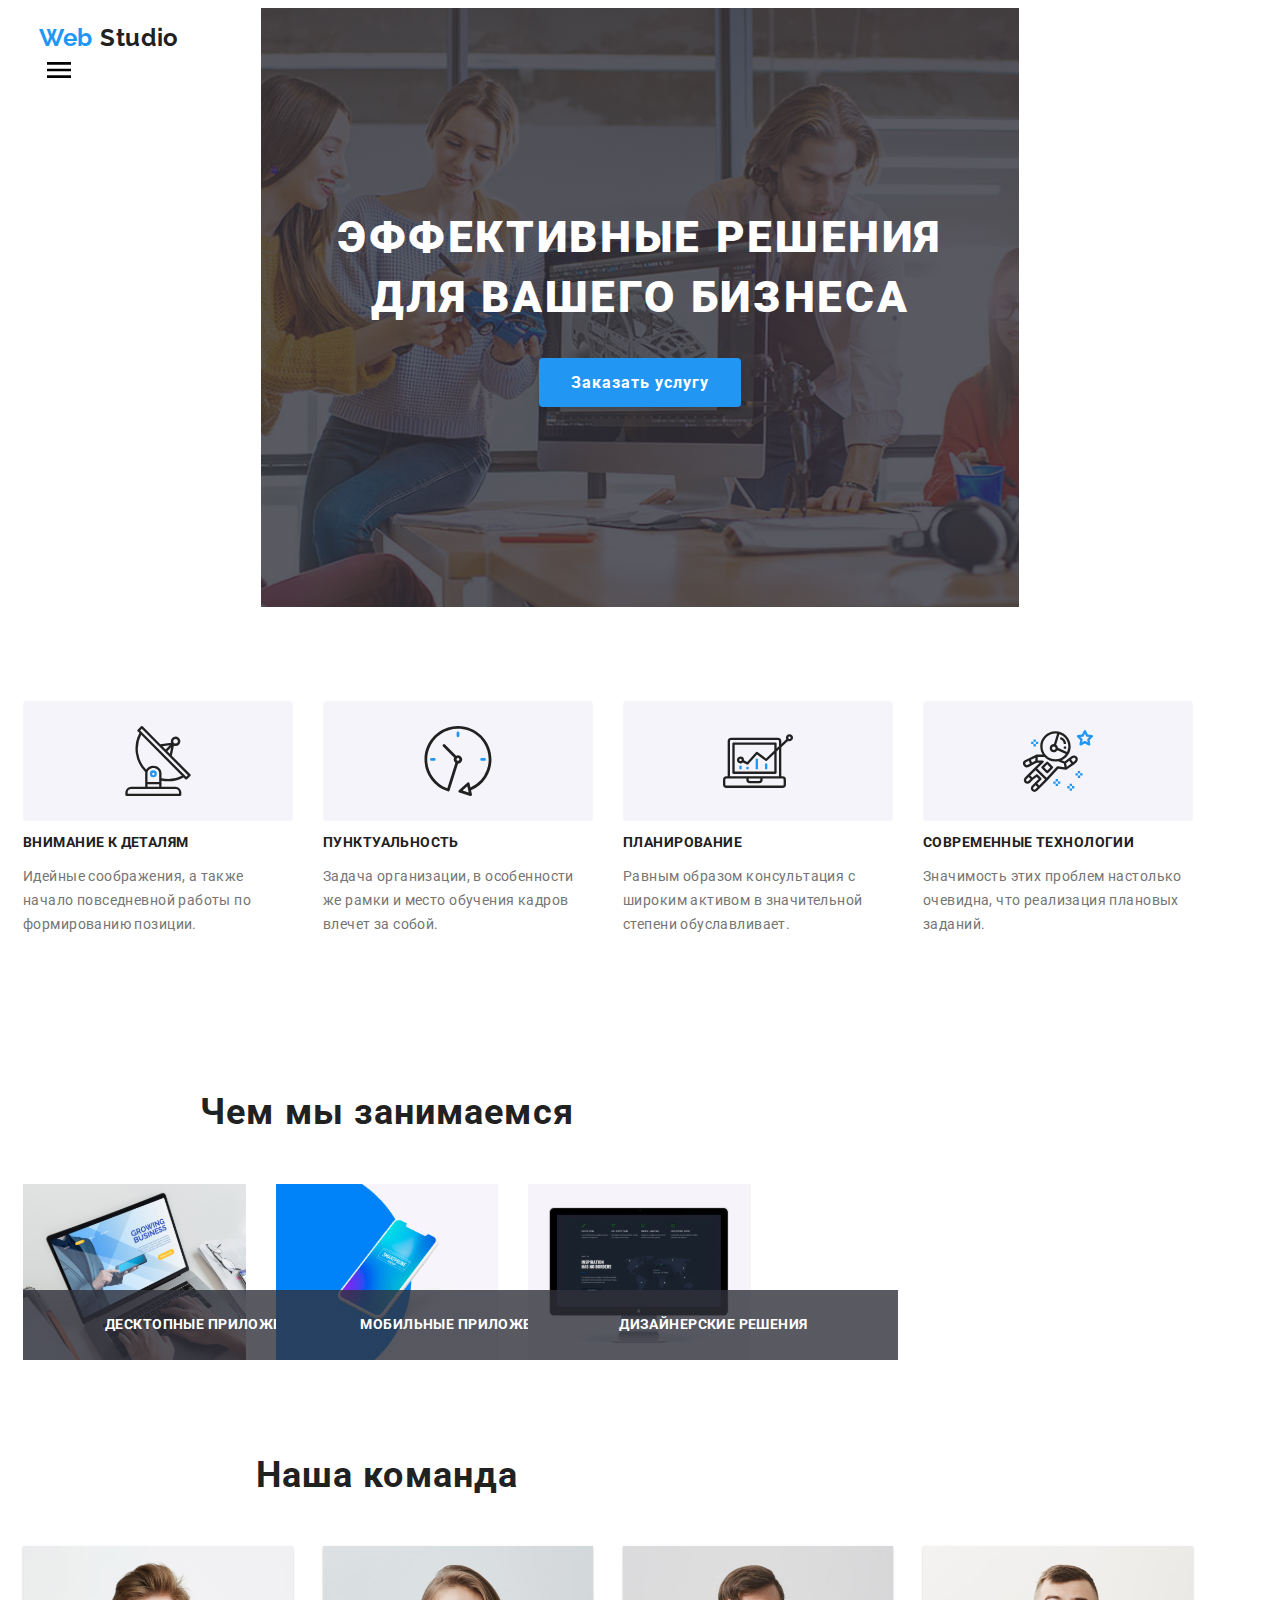
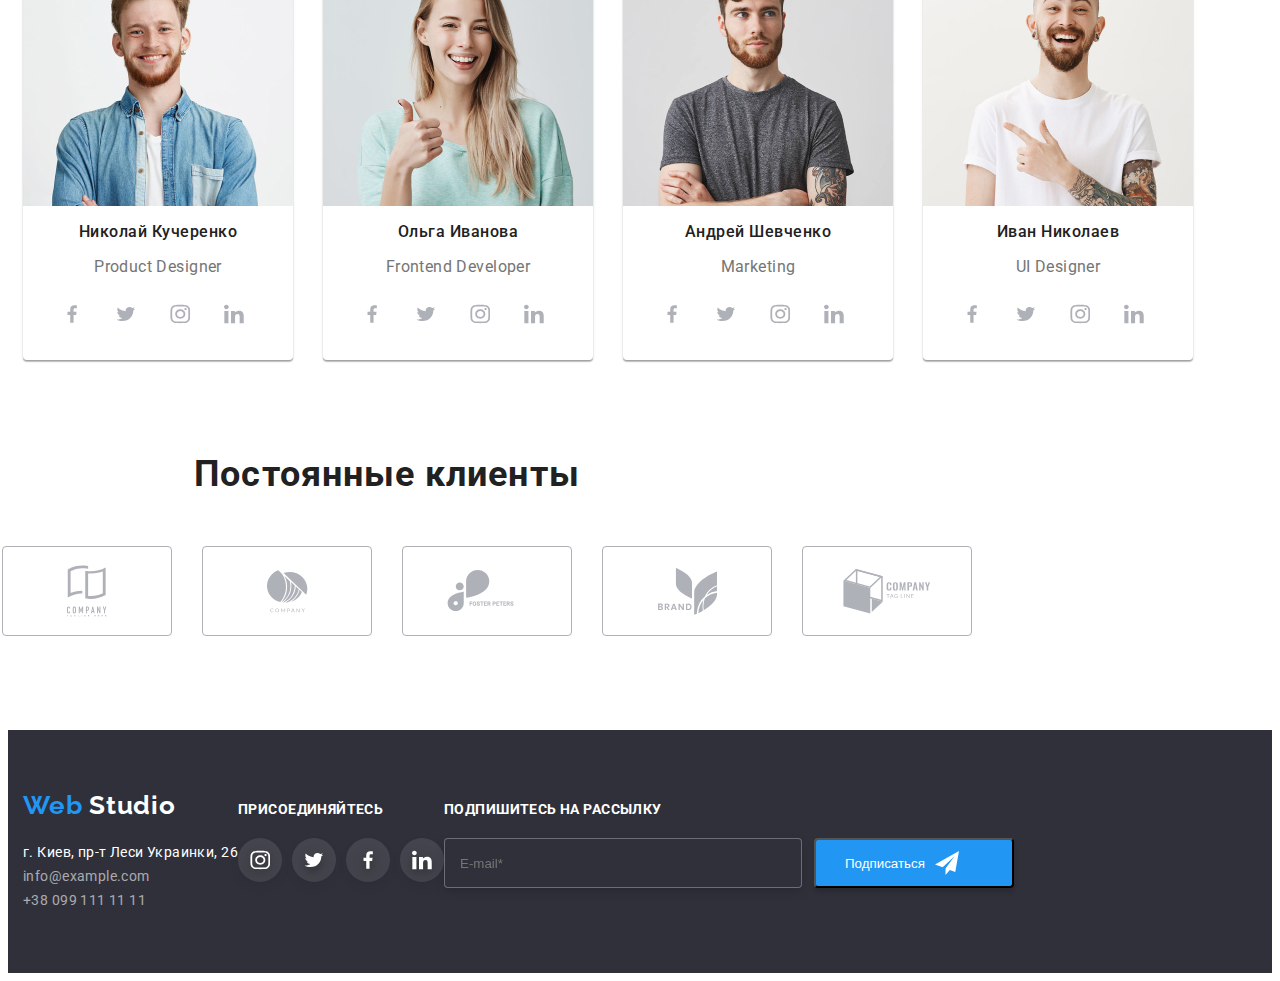
==== commit cdeb0450: "work in process" ====
--- a/index.html
+++ b/index.html
@@ -36,7 +36,7 @@
               ></use>
             </svg>
           </button>
-          <div class="menu-wrapper">
+          <div class="menu-wrapper" data-menu>
             <ul class="site-nav-list">
               <li class="site-nav-list-item studio list">
                 <a class="site-nav-list-link current link" href="./index.html"
--- a/css/main.min.css
+++ b/css/main.min.css
@@ -1,2 +1,2 @@
-.container{padding-left:15px;padding-right:15px;width:1200px;margin-left:auto;margin-right:auto}html{box-sizing:border-box}*,*::before,*::after{box-sizing:inherit}.link{text-decoration:none;display:block}.list{list-style:none}.img{display:block;max-width:100%;height:auto}.section{padding-bottom:94px}ul{margin:0;padding:0}.title{margin:0;font-family:"Roboto",sans-serif;font-style:normal;font-weight:700;font-size:36px;line-height:1.16;text-align:center;letter-spacing:0.03em;color:#212121}h2.title{margin-bottom:50px}h1,h2{margin:0}H1,h2,h3,h4{font-weight:700;color:var(--title-main-color)}.address-nav-telefon-svg,.address-nav-mailto-svg{fill:#757575;display:inline-block;margin-right:10px;transition:fill 250ms cubic-bezier(0.4, 0, 0.2, 1)}.site-nav-list-item.portfolio::after,.site-nav-list-item.studio::after{position:absolute;left:0;bottom:0;display:block;content:"";width:100%;height:4px;background:#2196f3;border-radius:2px}.backdrop{position:fixed;background:rgba(0,0,0,0.2);width:100%;height:100%;top:0;right:0;z-index:100}.modal-form{position:absolute;top:50%;left:50%;transform:translate(-50%, -50%);width:528px;padding:40px;background-color:#fff;box-shadow:0px 1px 3px rgba(0,0,0,0.12),0px 1px 1px rgba(0,0,0,0.14),0px 2px 1px rgba(0,0,0,0.2);border-radius:4px}.modal-form-title{margin-bottom:30px;font-family:"Roboto",sans-serif;font-style:400;font-weight:700;font-size:20px;line-height:23px;text-align:center;letter-spacing:0.03em}.modal-form-input-wrapper{position:relative;margin-bottom:28px;border-radius:4px}.modal-form-input{display:block;width:100%;height:40px;font-family:"Roboto",sans-serif;background-color:transparent;font-style:normal;font-weight:400;font-size:14px;line-height:1.14;letter-spacing:0.01em;color:#000;padding:12px 18px 12px 42px;border:1px solid rgba(33,33,33,0.2);box-sizing:border-box;border-radius:4px}.modal-form-input::placeholder{color:transparent;transition:color 250ms linear 250ms}.modal-form-input:focus::placeholder{color:#000}.modal-form-input:focus,.modal-form-input .modal-form-message:focus,.modal-form-input:not(:placeholder-shown),.modal-form-input .modal-form-message:not(:placeholder-shown){outline:none;border-color:#2196f3}.modal-form-input:focus ~ .svg-form,.modal-form-input:hover ~ .svg-form{fill:#2196f3}.modal-form-input:focus+.modal-form-label,.modal-form-input:not(:placeholder-shown)+.modal-form-label{transform:translate(-24px, -42px);color:#2196f3}.modal-form-message{margin-bottom:20px;padding:12px 16px;resize:none;display:block;width:100%;height:120px;font-family:"Roboto",sans-serif;font-size:11px;border:1px solid rgba(157,164,189,0.4);background-color:transparent;font-style:normal;font-weight:400;font-size:14px;line-height:1.14;letter-spacing:0.01em;color:#000;border-radius:4px}.modal-form-message:focus::placeholder{color:#2196f3}.modal-form-message:hover::placeholder{color:#2196f3}.modal-form-message .modal-form-input:focus,.modal-form-message:focus,.modal-form-message .modal-form-input:not(:placeholder-shown),.modal-form-message:not(:placeholder-shown){outline:none;border-color:#2196f3}.modal-form-label{position:absolute;top:30%;left:8%;transform:translateY(-70%);font-family:"Roboto",sans-serif;font-style:normal;font-weight:400;font-size:14px;line-height:1.14;letter-spacing:0.01em;color:#757575;transition:transform 250ms linear;margin:12px}.modal-form-checkbox{position:absolute;width:1px;height:1px;margin:-1px;background:#fff;border:0.2px solid #fff;padding:0;clip:rect(0 0 0 0);overflow:hidden;border-radius:1px}.modal-form-checkbox:checked ~ .svg-form-checkbox{fill:#fff}.modal-form-checkbox:checked+.modal-form-custom-checkbox{background-color:#2196f3;border:solid 1px #fff}.modal-form-option-label{display:flex;align-items:center;margin-bottom:20px}.modal-form-custom-checkbox{display:inline-block;height:17px;background-color:#fff;margin-right:7px;border:solid 1px #212121;border-radius:2px}.modal-form-option-span{font-size:12px;font-family:"Roboto",sans-serif;font-style:normal;font-weight:400;font-size:14px;line-height:1.7;letter-spacing:0.03em;color:#757575}.modal-form-option-span a{color:#2196f3}.svg-form-checkbox{fill:#fff}.modal-form-btn{letter-spacing:0.06em;width:200px;height:50px;align-items:center;margin-bottom:40px;margin-left:124px;cursor:pointer;color:#fff;transition:background-color 250ms linear, color 250ms linear;background:#2196f3;box-shadow:0px 4px 4px rgba(0,0,0,0.15);border-radius:4px}.modal-form-btn:hover,.modal-form-btn:focus{background-color:#2196f3;color:#fff}.is-hidden{opacity:0;visibility:hidden;pointer-events:none}.modal-close-btn{position:absolute;top:10px;right:12px;width:30px;height:30px;border-radius:50%;display:block;align-items:center;cursor:pointer;transition:color 250ms linear;background:#fff;margin:0;border:1px solid rgba(163,86,86,0.1)}.modal-close-btn:hover .svg-form-close-btn,.modal-close-btn:focus .svg-form-close-btn{fill:#2196f3}.svg-form-close-btn{fill:#000000;position:absolute;transform:translate(-10px, -10px)}.svg-form{fill:#000000;position:absolute;display:inline-block;transform:translate(15px, -25px);overflow:hidden}.body{font-family:"Roboto",sans-serif,sans-serif;font-style:normal;font-weight:700;font-size:14px;line-height:1.2;color:#212121;background-color:#fff;text-decoration:none;letter-spacing:0.03em}.logo{font-family:"Raleway",sans-serif;font-style:normal;font-weight:700;font-size:24px;line-height:1.16;letter-spacing:0.03em;margin-right:85px;color:#212121}.logo-accent{color:#2196f3}.header.container{display:flex}.site-nav-list-link{padding-top:32px;padding-bottom:32px}.address-nav-list-item:not(:last-child){margin-right:30px}.adress{margin-left:auto}.navigation{display:flex;align-items:center}.site-nav-list{display:flex;font-style:normal;font-weight:500;font-size:14px;line-height:1.14;letter-spacing:0.02em;list-style:none;color:#212121}.site-nav-list-item{position:relative}.site-nav-list-item:not(:last-child){margin-right:55px}.site-nav-list-link{color:#212121;transition:color 250ms cubic-bezier(0.4, 0, 0.2, 1)}.site-nav-list-link:hover,.site-nav-list-link:focus{color:#2196f3}.address-nav-list{display:flex;text-decoration:none;align-items:baseline;list-style:none}.address-nav-list-link{display:inline-block;align-items:center;font-style:normal;font-weight:500;font-size:14px;line-height:1.14;letter-spacing:0.02em;color:#757575;transition:background-color 250ms cubic-bezier(0.4, 0, 0.2, 1)}.address-nav-list-link:hover,.address-nav-list-link:focus{color:#2196f3}.address-nav-list-link:hover .address-nav-mailto-svg{fill:#2196f3}.address-nav-list-link:hover .address-nav-telefon-svg{fill:#2196f3}.address-nav-list-link:focus .address-nav-mailto-svg{fill:#2196f3}.address-nav-list-link:focus .address-nav-telefon-svg{fill:#2196f3}.address-nav-telefon-svg{width:10px;height:15px}.address-nav-mailto-svg{width:16px;height:11px}.current{color:#2196f3}.hero{padding-top:200px;padding-bottom:200px;background-color:#757575;text-align:center;margin-left:auto;margin-right:auto;background-image:linear-gradient(to bottom, rgba(47,48,58,0.8), rgba(47,48,58,0.8)),url(../imeges/Headerimg.svg);background-repeat:no-repeat;background-size:cover;background-position:center}.hero-title{font-family:"Roboto",sans-serif;font-style:normal;font-weight:900;font-size:44px;line-height:1.36;margin-bottom:30px;letter-spacing:0.06em;text-transform:uppercase;color:#fff}.hero-button{background-color:#2196f3;box-shadow:0px 4px 4px rgba(0,0,0,0.15);border-radius:4px;font-family:"Roboto",sans-serif;font-weight:700;font-size:16px;line-height:1.86;letter-spacing:0.06em;color:#fff;border:0;padding:10px 32px}.whatwedo-list{display:flex;justify-content:center;list-style:none;text-align:center}.whatwedo-section{margin-bottom:94px;padding-top:47px;padding-left:0}.whatwedo-list-item{position:relative;width:370px}.whatwedo-list-item:not(:last-child){margin-right:30px}.whatwedo-list-title{position:absolute;left:0;bottom:0;background:linear-gradient(to bottom, rgba(47,48,58,0.8), rgba(47,48,58,0.8));width:370px;padding-top:27px;padding-bottom:27px;margin:0;font-style:normal;font-weight:700;font-size:14px;line-height:1.14;text-align:center;text-transform:uppercase;color:#fff}.aboutus-list{display:flex;list-style:none;padding-top:94px;padding-bottom:47px}.aboutus-list-item{align-items:center;width:270px;justify-content:center}.aboutus-list-item:not(:last-child){margin-right:30px}.aboutus-list-item-fon{background:#f5f4fa;border-radius:4px;width:270px;height:120px;margin:0;padding:0;display:flex;align-items:center;justify-content:center}.aboutus-list-item-fon .svg{align-items:center;margin-left:auto;margin-right:auto;margin-top:auto}.aboutus-title{font-style:normal;font-weight:700;font-size:14px;line-height:1.14;letter-spacing:0.03em;text-transform:uppercase;color:#212121}.aboutus-text{font-style:normal;font-weight:400;font-size:14px;line-height:1.7;color:#757575}.team-list{display:flex;margin-left:0;list-style:none}.team-title{font-family:"Roboto",sans-serif;font-style:normal;font-weight:700;font-size:36px;line-height:42px;text-align:center;letter-spacing:0.03em;color:#212121}.team-list-title{font-family:"Roboto",sans-serif;font-style:normal;font-weight:500;font-size:16px;line-height:19px;text-align:center;letter-spacing:0.03em;color:#212121}.team-list-item{width:270px;background:#fff;box-shadow:0px 2px 1px rgba(0,0,0,0.2),0px 1px 1px rgba(0,0,0,0.14),0px 1px 3px rgba(0,0,0,0.12);border-radius:0px 0px 4px 4px}.team-list-item:not(:last-child){margin-right:30px}.team-list-desc{font-style:normal;font-weight:400;font-size:16px;line-height:1.19;text-align:center;color:#757575}.team-list-social{display:flex;list-style:none;text-decoration:none;color:#afb1b8;justify-content:center;margin-bottom:24px;margin-top:16px;margin-left:32px;margin-right:32px}.team-list-social-item{padding-right:10px}.team-list-social-item:hover{fill:#2196f3}.team-list-social-item:focus{fill:#2196f3}.social-link{display:flex;justify-content:center;align-items:center;width:44px;height:44px;border-radius:50%;fill:#fff;transition:background-color 250ms cubic-bezier(0.4, 0, 0.2, 1)}.social-link-svg{fill:#afb1b8;transition:fill 250ms cubic-bezier(0.4, 0, 0.2, 1)}.social-link:hover,.social-link:focus,.social-link:hover .social-link-svg,.social-link:focus .social-link-svg{fill:#fff}.social-link:hover{background-color:#2196f3}.social-link:hover .social-link-svg{fill:#fff}.social-link:focus .social-link-svg{fill:#fff}.section-client-list{display:flex;margin-bottom:94px;justify-content:center;align-items:center;list-style:none}.client-item{display:flex;justify-content:center;align-items:center}.client-item:not(:last-child){margin-right:30px}.section-client-list-link{display:flex;justify-content:center;align-items:center;background:#fff;width:170px;height:90px;border:1px solid #afb1b8;box-sizing:border-box;cursor:pointer;border-radius:4px;transition:border 250ms cubic-bezier(0.4, 0, 0.2, 1)}.section-client-list-link:hover,.section-client-list-link:focus{border:1px solid #2196f3}.section-client-list-link:hover .client-item-svg,.section-client-list-link:focus .client-item-svg{fill:#2196f3}.client-item-svg{fill:#afb1b8;align-items:center;display:inline-block;transition:fill 250ms cubic-bezier(0.4, 0, 0.2, 1)}.section-client{padding-top:0}.footer{background-color:#2f303a;color:var(--light-text-color);padding-top:60px;padding-bottom:60px}.flex-container{display:flex;justify-content:space-around;align-items:baseline}.footer-social-links{display:flex;width:206px;height:44px}.social-link-item{width:44px;height:44px;filter:drop-shadow(0px 4px 4px rgba(0,0,0,0.25))}.social-link-item:not(:last-child){margin-right:10px}.logo-footer{font-family:"Raleway",sans-serif;font-weight:700;font-size:26px;line-height:31px;letter-spacing:0.03em;color:#fff;margin-bottom:20px;margin-right:0}.logo-footer span{color:#2196f3}.logo-footer:focus{color:#2196f3}.adress-footer{font-family:"Roboto",sans-serif;font-style:normal;font-weight:400;font-size:14px;line-height:1.714;letter-spacing:0.03em;color:#fff}.contacts-footer{font-family:"Roboto",sans-serif;font-style:normal;font-weight:400;font-size:14px;line-height:1.71;letter-spacing:0.03em;color:rgba(255,255,255,0.6)}.footer-title{display:block;font-family:"Roboto",sans-serif;font-weight:700;font-size:14px;line-height:1.14;letter-spacing:0.03em;text-transform:uppercase;color:#fff;margin-bottom:20px}.footer-adress{width:230px}.footer-join{width:206px}.logo-adress{width:215px}.contact-form-input{width:358px;height:50px;border:1px solid rgba(255,255,255,0.3);box-sizing:border-box;filter:drop-shadow(0px 4px 4px rgba(0,0,0,0.15));border-radius:4px;margin-right:12px;background:#2f303a;padding-left:15px;color:rgba(255,255,255,0.6)}.contact-form{display:flex;justify-content:space-around;align-items:baseline}.footer-subskribe-button{display:flex;width:200px;height:50px;background:#2196f3;box-shadow:0px 4px 4px rgba(0,0,0,0.15);border-radius:4px;color:#fff;align-items:center;padding-left:29px}.footer-subskribe-button-svg{fill:#fff;margin-left:10px;margin-bottom:13px;margin-top:13px}.footer-social-svg{fill:#fff;transition:fill 250ms cubic-bezier(0.4, 0, 0.2, 1)}.social-links{width:44px;height:44px;filter:drop-shadow(0px 4px 4px rgba(0,0,0,0.25));border-radius:50%;align-items:center;display:flex;justify-content:center;background:rgba(255,255,255,0.1);transition:background-color 250ms cubic-bezier(0.4, 0, 0.2, 1)}.social-links:focus,.social-links:hover{background-color:#2196f3}.filter{font-size:"Roboto",sans-serif;text-decoration:none;font-style:normal;font-weight:400}.filter-list{display:flex;justify-content:center;margin-bottom:34px;margin-top:93px;flex-grow:1;margin-left:0;list-style:none}.filter-list-button{font-family:"Roboto",sans-serif;font-weight:500;font-size:16px;line-height:1.62;text-align:center;color:#212121;padding:6px 22px;border:none;justify-content:center;border-radius:4px;transition:background-color 250ms cubic-bezier(0.4, 0, 0.2, 1)}.filter-list-button:hover{background-color:#2196f3;box-shadow:0px 2px 2px rgba(0,0,0,0.12),0px 1px 2px rgba(0,0,0,0.08),0px 3px 1px rgba(0,0,0,0.1);border-radius:4px;color:#fff}.filter-project-desc{padding-left:24px;padding-right:24px;padding-top:20px;padding-bottom:20px}.filter-project-list{list-style:none;display:flex}.filter-title{font-family:"Roboto",sans-serif;font-weight:700;font-size:18px;line-height:2;letter-spacing:0.06em;margin:0;color:#212121}.filter-project-list-text{text-decoration:none;font-family:"Roboto",sans-serif;font-style:normal;font-weight:400;font-size:16px;line-height:1.9;color:#757575;margin:0}.imeg-overlay{position:relative;width:100%;overflow:hidden}.filter-project-list-tehnokryak{font-family:"Roboto",sans-serif;font-style:normal;font-weight:400;font-size:18px;line-height:1.56;letter-spacing:0.03em;color:#fff;background-color:rgba(33,150,243,0.9);margin:0px;width:100%;height:100%;position:absolute;padding-top:64px;padding-bottom:64px;padding-left:24px;padding-right:24px;opacity:0;transform:translateY(100%);transition:transform 250ms cubic-bezier(0.4, 0, 0.2, 1),opacity 250ms cubic-bezier(0.4, 0, 0.2, 1)}.filter-project:hover .filter-project-list-tehnokryak{opacity:1;transform:translateY(-100%);border:1px solid #eeeeee;box-shadow:0px 1px 1px rgba(0,0,0,0.12),0px 4px 4px rgba(0,0,0,0.06),1px 4px 6px rgba(0,0,0,0.16)}.filter-project-list{display:flex;flex-wrap:wrap;overflow:hidden}.filter-project-list-item{width:370px;margin-right:30px;transition:box-shadow 250ms cubic-bezier(0.4, 0, 0.2, 1)}.filter-project-list-item:nth-child(3n){margin-right:0}.filter-project-list-item:not(:nth-last-child(-n+3)){margin-bottom:30px}.filter-project-list-item:hover,.filter-project-list-item:focus{background:#ffffff;box-sizing:border-box;box-shadow:0px 2px 2px rgba(0,0,0,0.12),0px 1px 2px rgba(0,0,0,0.08),0px 3px 1px rgba(0,0,0,0.1);border-radius:4px}.filter-list-item:not(:last-child){margin-right:8px}.filter-list-item:not(:last-child):focus,.filter-list-item:not(:last-child):hover .filter-list-button{background-color:#2196f3;box-shadow:0px 2px 2px rgba(0,0,0,0.12),0px 1px 2px rgba(0,0,0,0.08),0px 3px 1px rgba(0,0,0,0.1);border-radius:4px;color:#fff}
+.container{padding-left:15px;padding-right:15px;margin-left:0 auto;margin-right:auto}@media screen and (min-width: 480px){.container{width:480px}}@media screen and (min-width: 758px){.container{width:758px}}@media screen and (min-width: 1600px){.container{width:1600px}}html{box-sizing:border-box}*,*::before,*::after{box-sizing:inherit}.link{text-decoration:none;display:block}.list{list-style:none}.img{display:block;max-width:100%;height:auto}.section{padding-bottom:94px}ul{margin:0;padding:0}.title{margin:0;font-family:"Roboto",sans-serif;font-style:normal;font-weight:700;font-size:36px;line-height:1.16;text-align:center;letter-spacing:0.03em;color:#212121}h2.title{margin-bottom:50px}h1,h2{margin:0}H1,h2,h3,h4{font-weight:700;color:#000}.address-nav-telefon-svg,.address-nav-mailto-svg{fill:#757575;display:inline-block;margin-right:10px;transition:fill 250ms cubic-bezier(0.4, 0, 0.2, 1)}.site-nav-list-item.portfolio::after,.site-nav-list-item.studio::after{position:absolute;left:0;bottom:0;display:block;content:"";width:100%;height:4px;background:#2196f3;border-radius:2px}.backdrop{position:fixed;background:rgba(0,0,0,0.2);width:100%;height:100%;top:0;right:0;z-index:100}.modal-form{position:absolute;top:50%;left:50%;transform:translate(-50%, -50%);width:528px;padding:40px;background-color:#fff;box-shadow:0px 1px 3px rgba(0,0,0,0.12),0px 1px 1px rgba(0,0,0,0.14),0px 2px 1px rgba(0,0,0,0.2);border-radius:4px}.modal-form-title{margin-bottom:30px;font-family:"Roboto",sans-serif;font-style:normal;font-weight:700;font-size:20px;line-height:23px;text-align:center;letter-spacing:0.03em}.modal-form-input-wrapper{position:relative;margin-bottom:28px;border-radius:4px}.modal-form-input{display:block;width:100%;height:40px;font-family:"Roboto",sans-serif;background-color:transparent;font-style:normal;font-weight:400;font-size:14px;line-height:1.14;letter-spacing:0.01em;color:#000;padding:12px 18px 12px 42px;border:1px solid rgba(33,33,33,0.2);box-sizing:border-box;border-radius:4px}.modal-form-input::placeholder{color:transparent;transition:color 250ms linear 250ms}.modal-form-input:focus::placeholder{color:#000}.modal-form-input:focus,.modal-form-input .modal-form-message:focus,.modal-form-input:not(:placeholder-shown),.modal-form-input .modal-form-message:not(:placeholder-shown){outline:none;border-color:#2196f3}.modal-form-input:focus ~ .svg-form,.modal-form-input:hover ~ .svg-form{fill:#2196f3}.modal-form-input:focus+.modal-form-label,.modal-form-input:not(:placeholder-shown)+.modal-form-label{transform:translate(-24px, -42px);color:#2196f3}.modal-form-message{margin-bottom:20px;padding:12px 16px;resize:none;display:block;width:100%;height:120px;font-family:"Roboto",sans-serif;font-size:11px;border:1px solid rgba(157,164,189,0.4);background-color:transparent;font-style:normal;font-weight:400;font-size:14px;line-height:1.14;letter-spacing:0.01em;color:#000;border-radius:4px}.modal-form-message:focus::placeholder{color:#2196f3}.modal-form-message:hover::placeholder{color:#2196f3}.modal-form-message .modal-form-input:focus,.modal-form-message:focus,.modal-form-message .modal-form-input:not(:placeholder-shown),.modal-form-message:not(:placeholder-shown){outline:none;border-color:#2196f3}.modal-form-label{position:absolute;top:30%;left:8%;transform:translateY(-70%);font-family:"Roboto",sans-serif;font-style:normal;font-weight:400;font-size:14px;line-height:1.14;letter-spacing:0.01em;color:#757575;transition:transform 250ms linear;margin:12px}.modal-form-checkbox{position:absolute;width:1px;height:1px;margin:-1px;background:#fff;border:0.2px solid #fff;padding:0;clip:rect(0 0 0 0);overflow:hidden;border-radius:1px}.modal-form-checkbox:checked ~ .svg-form-checkbox{fill:#fff}.modal-form-checkbox:checked+.modal-form-custom-checkbox{background-color:#2196f3;border:solid 1px #fff}.modal-form-option-label{display:flex;align-items:center;margin-bottom:20px}.modal-form-custom-checkbox{display:inline-block;height:17px;background-color:#fff;margin-right:7px;border:solid 1px #212121;border-radius:2px}.modal-form-option-span{font-size:12px;font-family:"Roboto",sans-serif;font-style:normal;font-weight:400;font-size:14px;line-height:1.7;letter-spacing:0.03em;color:#757575}.modal-form-option-span a{color:#2196f3}.svg-form-checkbox{fill:#fff}.modal-form-btn{letter-spacing:0.06em;width:200px;height:50px;align-items:center;margin-bottom:40px;margin-left:124px;cursor:pointer;color:#fff;transition:background-color 250ms linear, color 250ms linear;background:#2196f3;box-shadow:0px 4px 4px rgba(0,0,0,0.15);border-radius:4px}.modal-form-btn:hover,.modal-form-btn:focus{background-color:#2196f3;color:#fff}.is-hidden{opacity:0;visibility:hidden;pointer-events:none}.modal-close-btn{position:absolute;top:10px;right:12px;width:30px;height:30px;border-radius:50%;display:block;align-items:center;cursor:pointer;transition:color 250ms linear;background:#fff;margin:0;border:1px solid rgba(163,86,86,0.1)}.modal-close-btn:hover .svg-form-close-btn,.modal-close-btn:focus .svg-form-close-btn{fill:#2196f3}.svg-form-close-btn{fill:#000000;position:absolute;transform:translate(-10px, -10px)}.svg-form{fill:#000000;position:absolute;display:inline-block;transform:translate(15px, -25px);overflow:hidden}.body{font-family:"Roboto",sans-serif,sans-serif;font-style:normal;font-weight:700;font-size:14px;line-height:1.2;color:#212121;background-color:#fff;text-decoration:none;letter-spacing:0.03em}.logo{font-family:"Raleway",sans-serif;font-style:normal;font-weight:700;font-size:24px;line-height:1.16;letter-spacing:0.03em;margin-right:85px;color:#212121}.logo-accent{color:#2196f3}.header{position:absolute;padding-top:16px;padding-left:16px;display:flex;justify-content:space-between;align-items:center}.site-nav-list{font-style:normal;font-weight:500;font-size:14px;line-height:1.14;letter-spacing:0.02em;list-style:none;color:#212121}.site-nav-list-item{position:relative}.site-nav-list-link{color:#212121;transition:color 250ms cubic-bezier(0.4, 0, 0.2, 1)}.site-nav-list-link:hover,.site-nav-list-link:focus{color:#2196f3}.address-nav-telefon-svg{width:10px;height:15px}.address-nav-mailto-svg{width:16px;height:11px}.current{color:#2196f3}@media screen and (min-width: 480px){width:480px}@media screen and (min-width: 758px){width:758px}@media screen and (min-width: 1600px){width:1600px;.site-nav-list-item:not(:last-child){margin-right:55px}.site-nav-list-link{padding-top:32px;padding-bottom:32px}}.address-nav-list{text-decoration:none;align-items:baseline;list-style:none}.address-nav-list-link{display:inline-block;align-items:center;font-style:normal;font-weight:500;font-size:14px;line-height:1.14;letter-spacing:0.02em;color:#757575;transition:background-color 250ms cubic-bezier(0.4, 0, 0.2, 1)}.address-nav-list-link:hover,.address-nav-list-link:focus{color:#2196f3}.address-nav-list-link:hover .address-nav-mailto-svg{fill:#2196f3}.address-nav-list-link:hover .address-nav-telefon-svg{fill:#2196f3}.address-nav-list-link:focus .address-nav-mailto-svg{fill:#2196f3}.address-nav-list-link:focus .address-nav-telefon-svg{fill:#2196f3}.menu-wrapper{display:none;position:absolute;top:100%;left:0;width:100%;height:453px;background:#ffffff;box-shadow:0px 4px 8px rgba(0,0,0,0.04),0px 2px 4px rgba(0,0,0,0.08),0px 1px 3px rgba(0,0,0,0.16);background-color:aqua}.menu-wrapper is-open{display:block}.menu-btn{background-color:transparent;border:none;align-items:center;position:relative;z-index:100;width:40px;height:40px}.icon-burger{width:24px;height:16px}.icon-close{display:none;width:18px;height:18px}@media screen and (min-width: 758px){width:758px}@media screen and (min-width: 1600px){.menu-wrapper{display:none}}.hero{padding-top:200px;padding-bottom:200px;background-color:#757575;text-align:center;margin-left:auto;margin-right:auto;background-image:linear-gradient(to bottom, rgba(47,48,58,0.8), rgba(47,48,58,0.8)),url(../imeges/Headerimg.svg);background-repeat:no-repeat;background-size:cover;background-position:center}.hero-title{font-family:"Roboto",sans-serif;font-style:normal;font-weight:900;font-size:44px;line-height:1.36;margin-bottom:30px;letter-spacing:0.06em;text-transform:uppercase;color:#fff}.hero-button{background-color:#2196f3;box-shadow:0px 4px 4px rgba(0,0,0,0.15);border-radius:4px;font-family:"Roboto",sans-serif;font-weight:700;font-size:16px;line-height:1.86;letter-spacing:0.06em;color:#fff;border:0;padding:10px 32px}@media screen and (min-width: 480px){.hero{width:480px}}@media screen and (min-width: 758px){.hero{width:758px}}@media screen and (min-width: 1600px){.hero{width:1600px}}.whatwedo-list{display:flex;justify-content:center;list-style:none;text-align:center}.whatwedo-section{margin-bottom:94px;padding-top:47px;padding-left:0}.whatwedo-list-item{position:relative;width:370px}.whatwedo-list-item:not(:last-child){margin-right:30px}.whatwedo-list-title{position:absolute;left:0;bottom:0;background:linear-gradient(to bottom, rgba(47,48,58,0.8), rgba(47,48,58,0.8));width:370px;padding-top:27px;padding-bottom:27px;margin:0;font-style:normal;font-weight:700;font-size:14px;line-height:1.14;text-align:center;text-transform:uppercase;color:#fff}.aboutus-list{display:flex;list-style:none;padding-top:94px;padding-bottom:47px}.aboutus-list-item{align-items:center;width:270px;justify-content:center}.aboutus-list-item:not(:last-child){margin-right:30px}.aboutus-list-item-fon{background:#f5f4fa;border-radius:4px;width:270px;height:120px;margin:0;padding:0;display:flex;align-items:center;justify-content:center}.aboutus-list-item-fon .svg{align-items:center;margin-left:auto;margin-right:auto;margin-top:auto}.aboutus-title{font-style:normal;font-weight:700;font-size:14px;line-height:1.14;letter-spacing:0.03em;text-transform:uppercase;color:#212121}.aboutus-text{font-style:normal;font-weight:400;font-size:14px;line-height:1.7;color:#757575}.team-list{display:flex;margin-left:0;list-style:none}.team-title{font-family:"Roboto",sans-serif;font-style:normal;font-weight:700;font-size:36px;line-height:42px;text-align:center;letter-spacing:0.03em;color:#212121}.team-list-title{font-family:"Roboto",sans-serif;font-style:normal;font-weight:500;font-size:16px;line-height:19px;text-align:center;letter-spacing:0.03em;color:#212121}.team-list-item{width:270px;background:#fff;box-shadow:0px 2px 1px rgba(0,0,0,0.2),0px 1px 1px rgba(0,0,0,0.14),0px 1px 3px rgba(0,0,0,0.12);border-radius:0px 0px 4px 4px}.team-list-item:not(:last-child){margin-right:30px}.team-list-desc{font-style:normal;font-weight:400;font-size:16px;line-height:1.19;text-align:center;color:#757575}.team-list-social{display:flex;list-style:none;text-decoration:none;color:#afb1b8;justify-content:center;margin-bottom:24px;margin-top:16px;margin-left:32px;margin-right:32px}.team-list-social-item{padding-right:10px}.team-list-social-item:hover{fill:#2196f3}.team-list-social-item:focus{fill:#2196f3}.social-link{display:flex;justify-content:center;align-items:center;width:44px;height:44px;border-radius:50%;fill:#fff;transition:background-color 250ms cubic-bezier(0.4, 0, 0.2, 1)}.social-link-svg{fill:#afb1b8;transition:fill 250ms cubic-bezier(0.4, 0, 0.2, 1)}.social-link:hover,.social-link:focus,.social-link:hover .social-link-svg,.social-link:focus .social-link-svg{fill:#fff}.social-link:hover{background-color:#2196f3}.social-link:hover .social-link-svg{fill:#fff}.social-link:focus .social-link-svg{fill:#fff}.section-client-list{display:flex;margin-bottom:94px;justify-content:center;align-items:center;list-style:none}.client-item{display:flex;justify-content:center;align-items:center}.client-item:not(:last-child){margin-right:30px}.section-client-list-link{display:flex;justify-content:center;align-items:center;background:#fff;width:170px;height:90px;border:1px solid #afb1b8;box-sizing:border-box;cursor:pointer;border-radius:4px;transition:border 250ms cubic-bezier(0.4, 0, 0.2, 1)}.section-client-list-link:hover,.section-client-list-link:focus{border:1px solid #2196f3}.section-client-list-link:hover .client-item-svg,.section-client-list-link:focus .client-item-svg{fill:#2196f3}.client-item-svg{fill:#afb1b8;align-items:center;display:inline-block;transition:fill 250ms cubic-bezier(0.4, 0, 0.2, 1)}.section-client{padding-top:0}.footer{background-color:#2f303a;color:#fff;padding-top:60px;padding-bottom:60px}.flex-container{display:flex;justify-content:space-around;align-items:baseline}.footer-social-links{display:flex;width:206px;height:44px}.social-link-item{width:44px;height:44px;filter:drop-shadow(0px 4px 4px rgba(0,0,0,0.25))}.social-link-item:not(:last-child){margin-right:10px}.logo-footer{font-family:"Raleway",sans-serif;font-weight:700;font-size:26px;line-height:31px;letter-spacing:0.03em;color:#fff;margin-bottom:20px;margin-right:0}.logo-footer span{color:#2196f3}.logo-footer:focus{color:#2196f3}.adress-footer{font-family:"Roboto",sans-serif;font-style:normal;font-weight:400;font-size:14px;line-height:1.714;letter-spacing:0.03em;color:#fff}.contacts-footer{font-family:"Roboto",sans-serif;font-style:normal;font-weight:400;font-size:14px;line-height:1.71;letter-spacing:0.03em;color:rgba(255,255,255,0.6)}.footer-title{display:block;font-family:"Roboto",sans-serif;font-weight:700;font-size:14px;line-height:1.14;letter-spacing:0.03em;text-transform:uppercase;color:#fff;margin-bottom:20px}.footer-adress{width:230px}.footer-join{width:206px}.logo-adress{width:215px}.contact-form-input{width:358px;height:50px;border:1px solid rgba(255,255,255,0.3);box-sizing:border-box;filter:drop-shadow(0px 4px 4px rgba(0,0,0,0.15));border-radius:4px;margin-right:12px;background:#2f303a;padding-left:15px;color:rgba(255,255,255,0.6)}.contact-form{display:flex;justify-content:space-around;align-items:baseline}.footer-subskribe-button{display:flex;width:200px;height:50px;background:#2196f3;box-shadow:0px 4px 4px rgba(0,0,0,0.15);border-radius:4px;color:#fff;align-items:center;padding-left:29px}.footer-subskribe-button-svg{fill:#fff;margin-left:10px;margin-bottom:13px;margin-top:13px}.footer-social-svg{fill:#fff;transition:fill 250ms cubic-bezier(0.4, 0, 0.2, 1)}.social-links{width:44px;height:44px;filter:drop-shadow(0px 4px 4px rgba(0,0,0,0.25));border-radius:50%;align-items:center;display:flex;justify-content:center;background:rgba(255,255,255,0.1);transition:background-color 250ms cubic-bezier(0.4, 0, 0.2, 1)}.social-links:focus,.social-links:hover{background-color:#2196f3}.filter-list{display:flex;justify-content:center;margin-bottom:34px;margin-top:93px;flex-grow:1;margin-left:0;list-style:none}.filter-list-button{font-family:"Roboto",sans-serif;font-weight:500;font-size:16px;line-height:1.62;text-align:center;color:#212121;padding:6px 22px;border:none;justify-content:center;border-radius:4px;transition:background-color 250ms cubic-bezier(0.4, 0, 0.2, 1)}.filter-list-button:hover{background-color:#2196f3;box-shadow:0px 2px 2px rgba(0,0,0,0.12),0px 1px 2px rgba(0,0,0,0.08),0px 3px 1px rgba(0,0,0,0.1);border-radius:4px;color:#fff}.filter-project-desc{padding-left:24px;padding-right:24px;padding-top:20px;padding-bottom:20px}.filter-project-list{list-style:none;display:flex}.filter-title{font-family:"Roboto",sans-serif;font-weight:700;font-size:18px;line-height:2;letter-spacing:0.06em;margin:0;color:#212121}.filter-project-list-text{text-decoration:none;font-family:"Roboto",sans-serif;font-style:normal;font-weight:400;font-size:16px;line-height:1.9;color:#757575;margin:0}.imeg-overlay{position:relative;width:100%;overflow:hidden}.filter-project-list-tehnokryak{font-family:"Roboto",sans-serif;font-style:normal;font-weight:400;font-size:18px;line-height:1.56;letter-spacing:0.03em;color:#fff;background-color:rgba(33,150,243,0.9);margin:0px;width:100%;height:100%;position:absolute;padding-top:64px;padding-bottom:64px;padding-left:24px;padding-right:24px;opacity:0;transform:translateY(100%);transition:transform 250ms cubic-bezier(0.4, 0, 0.2, 1),opacity 250ms cubic-bezier(0.4, 0, 0.2, 1)}.filter-project:hover .filter-project-list-tehnokryak{opacity:1;transform:translateY(-100%);border:1px solid #eeeeee;box-shadow:0px 1px 1px rgba(0,0,0,0.12),0px 4px 4px rgba(0,0,0,0.06),1px 4px 6px rgba(0,0,0,0.16)}.filter-project-list{display:flex;flex-wrap:wrap;overflow:hidden}.filter-project-list-item{width:370px;margin-right:30px;transition:box-shadow 250ms cubic-bezier(0.4, 0, 0.2, 1)}.filter-project-list-item:nth-child(3n){margin-right:0}.filter-project-list-item:not(:nth-last-child(-n+3)){margin-bottom:30px}.filter-project-list-item:hover,.filter-project-list-item:focus{background:#ffffff;box-sizing:border-box;box-shadow:0px 2px 2px rgba(0,0,0,0.12),0px 1px 2px rgba(0,0,0,0.08),0px 3px 1px rgba(0,0,0,0.1);border-radius:4px}.filter-list-item:not(:last-child){margin-right:8px}.filter-list-item:not(:last-child):focus,.filter-list-item:not(:last-child):hover .filter-list-button{background-color:#2196f3;box-shadow:0px 2px 2px rgba(0,0,0,0.12),0px 1px 2px rgba(0,0,0,0.08),0px 3px 1px rgba(0,0,0,0.1);border-radius:4px;color:#fff}
 /*# sourceMappingURL=main.min.css.map */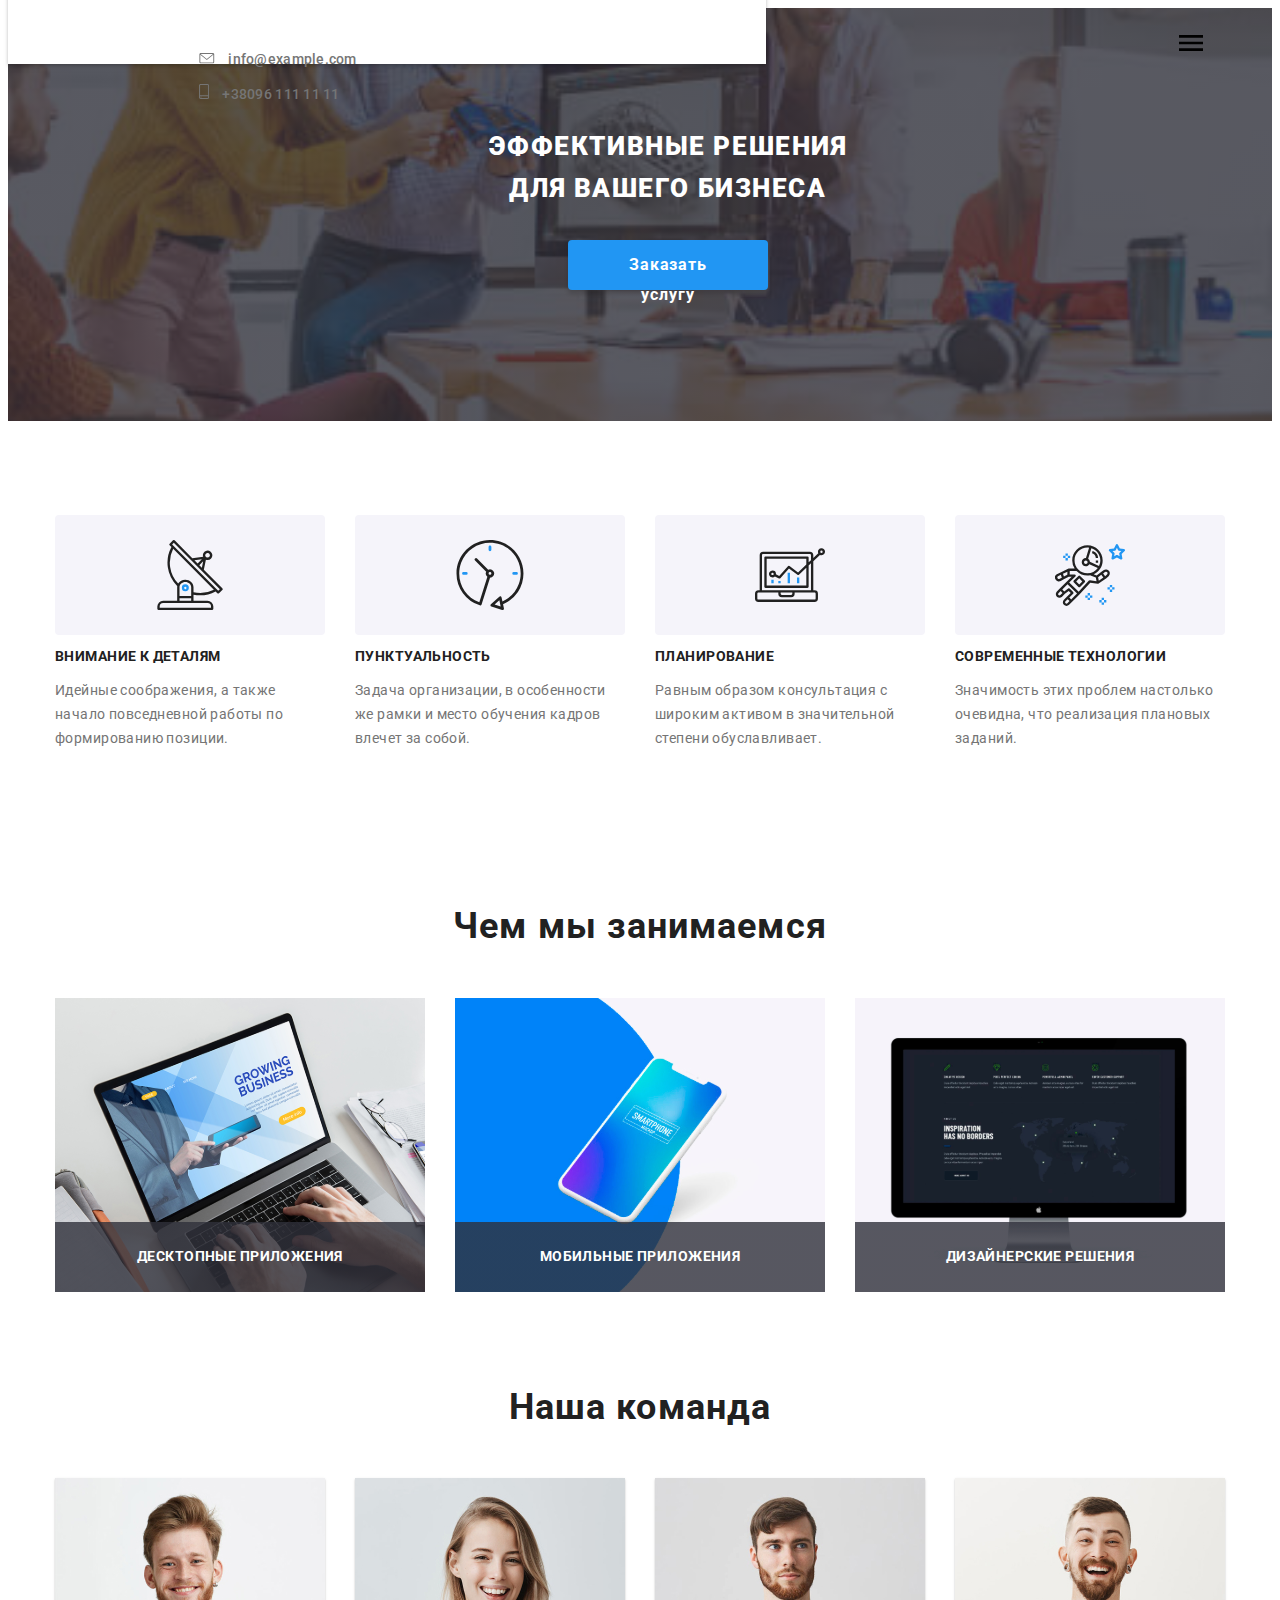
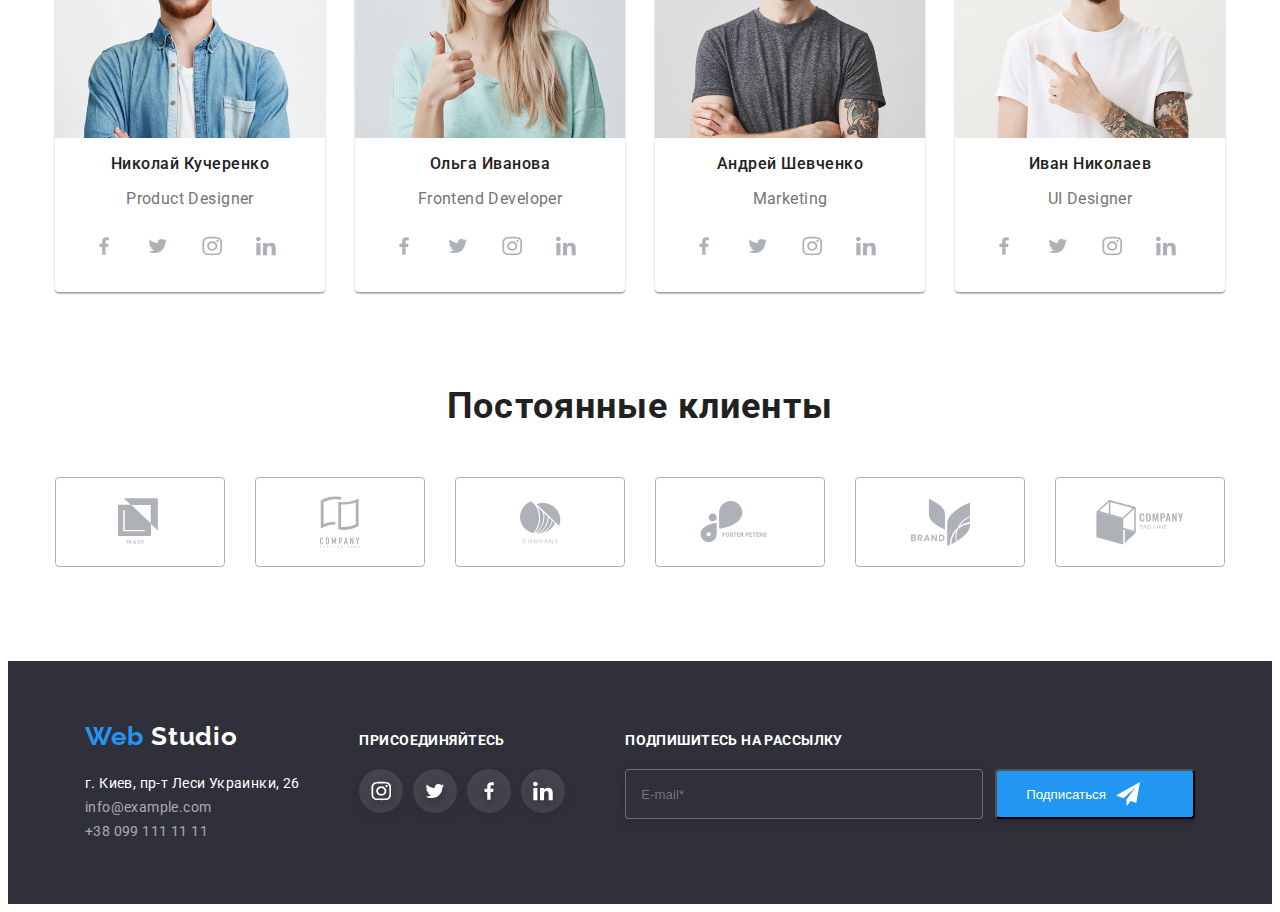
==== commit ba0dd39b: "ded line" ====
--- a/index.html
+++ b/index.html
@@ -24,6 +24,7 @@
             class="menu-btn"
             aria-expanded="false"
             aria-controls="menu-wrapper"
+            data-menu-button
           >
             <svg width="24" height="16">
               <use
@@ -655,5 +656,6 @@
       </form>
     </div>
     <script src="./js/modal.js"></script>
+    <script src="./js/menu.js"></script>
   </body>
 </html>
--- a/css/main.min.css
+++ b/css/main.min.css
@@ -1,2 +1,2 @@
-.container{padding-left:15px;padding-right:15px;margin-left:0 auto;margin-right:auto}@media screen and (min-width: 480px){.container{width:480px}}@media screen and (min-width: 758px){.container{width:758px}}@media screen and (min-width: 1600px){.container{width:1600px}}html{box-sizing:border-box}*,*::before,*::after{box-sizing:inherit}.link{text-decoration:none;display:block}.list{list-style:none}.img{display:block;max-width:100%;height:auto}.section{padding-bottom:94px}ul{margin:0;padding:0}.title{margin:0;font-family:"Roboto",sans-serif;font-style:normal;font-weight:700;font-size:36px;line-height:1.16;text-align:center;letter-spacing:0.03em;color:#212121}h2.title{margin-bottom:50px}h1,h2{margin:0}H1,h2,h3,h4{font-weight:700;color:#000}.address-nav-telefon-svg,.address-nav-mailto-svg{fill:#757575;display:inline-block;margin-right:10px;transition:fill 250ms cubic-bezier(0.4, 0, 0.2, 1)}.site-nav-list-item.portfolio::after,.site-nav-list-item.studio::after{position:absolute;left:0;bottom:0;display:block;content:"";width:100%;height:4px;background:#2196f3;border-radius:2px}.backdrop{position:fixed;background:rgba(0,0,0,0.2);width:100%;height:100%;top:0;right:0;z-index:100}.modal-form{position:absolute;top:50%;left:50%;transform:translate(-50%, -50%);width:528px;padding:40px;background-color:#fff;box-shadow:0px 1px 3px rgba(0,0,0,0.12),0px 1px 1px rgba(0,0,0,0.14),0px 2px 1px rgba(0,0,0,0.2);border-radius:4px}.modal-form-title{margin-bottom:30px;font-family:"Roboto",sans-serif;font-style:normal;font-weight:700;font-size:20px;line-height:23px;text-align:center;letter-spacing:0.03em}.modal-form-input-wrapper{position:relative;margin-bottom:28px;border-radius:4px}.modal-form-input{display:block;width:100%;height:40px;font-family:"Roboto",sans-serif;background-color:transparent;font-style:normal;font-weight:400;font-size:14px;line-height:1.14;letter-spacing:0.01em;color:#000;padding:12px 18px 12px 42px;border:1px solid rgba(33,33,33,0.2);box-sizing:border-box;border-radius:4px}.modal-form-input::placeholder{color:transparent;transition:color 250ms linear 250ms}.modal-form-input:focus::placeholder{color:#000}.modal-form-input:focus,.modal-form-input .modal-form-message:focus,.modal-form-input:not(:placeholder-shown),.modal-form-input .modal-form-message:not(:placeholder-shown){outline:none;border-color:#2196f3}.modal-form-input:focus ~ .svg-form,.modal-form-input:hover ~ .svg-form{fill:#2196f3}.modal-form-input:focus+.modal-form-label,.modal-form-input:not(:placeholder-shown)+.modal-form-label{transform:translate(-24px, -42px);color:#2196f3}.modal-form-message{margin-bottom:20px;padding:12px 16px;resize:none;display:block;width:100%;height:120px;font-family:"Roboto",sans-serif;font-size:11px;border:1px solid rgba(157,164,189,0.4);background-color:transparent;font-style:normal;font-weight:400;font-size:14px;line-height:1.14;letter-spacing:0.01em;color:#000;border-radius:4px}.modal-form-message:focus::placeholder{color:#2196f3}.modal-form-message:hover::placeholder{color:#2196f3}.modal-form-message .modal-form-input:focus,.modal-form-message:focus,.modal-form-message .modal-form-input:not(:placeholder-shown),.modal-form-message:not(:placeholder-shown){outline:none;border-color:#2196f3}.modal-form-label{position:absolute;top:30%;left:8%;transform:translateY(-70%);font-family:"Roboto",sans-serif;font-style:normal;font-weight:400;font-size:14px;line-height:1.14;letter-spacing:0.01em;color:#757575;transition:transform 250ms linear;margin:12px}.modal-form-checkbox{position:absolute;width:1px;height:1px;margin:-1px;background:#fff;border:0.2px solid #fff;padding:0;clip:rect(0 0 0 0);overflow:hidden;border-radius:1px}.modal-form-checkbox:checked ~ .svg-form-checkbox{fill:#fff}.modal-form-checkbox:checked+.modal-form-custom-checkbox{background-color:#2196f3;border:solid 1px #fff}.modal-form-option-label{display:flex;align-items:center;margin-bottom:20px}.modal-form-custom-checkbox{display:inline-block;height:17px;background-color:#fff;margin-right:7px;border:solid 1px #212121;border-radius:2px}.modal-form-option-span{font-size:12px;font-family:"Roboto",sans-serif;font-style:normal;font-weight:400;font-size:14px;line-height:1.7;letter-spacing:0.03em;color:#757575}.modal-form-option-span a{color:#2196f3}.svg-form-checkbox{fill:#fff}.modal-form-btn{letter-spacing:0.06em;width:200px;height:50px;align-items:center;margin-bottom:40px;margin-left:124px;cursor:pointer;color:#fff;transition:background-color 250ms linear, color 250ms linear;background:#2196f3;box-shadow:0px 4px 4px rgba(0,0,0,0.15);border-radius:4px}.modal-form-btn:hover,.modal-form-btn:focus{background-color:#2196f3;color:#fff}.is-hidden{opacity:0;visibility:hidden;pointer-events:none}.modal-close-btn{position:absolute;top:10px;right:12px;width:30px;height:30px;border-radius:50%;display:block;align-items:center;cursor:pointer;transition:color 250ms linear;background:#fff;margin:0;border:1px solid rgba(163,86,86,0.1)}.modal-close-btn:hover .svg-form-close-btn,.modal-close-btn:focus .svg-form-close-btn{fill:#2196f3}.svg-form-close-btn{fill:#000000;position:absolute;transform:translate(-10px, -10px)}.svg-form{fill:#000000;position:absolute;display:inline-block;transform:translate(15px, -25px);overflow:hidden}.body{font-family:"Roboto",sans-serif,sans-serif;font-style:normal;font-weight:700;font-size:14px;line-height:1.2;color:#212121;background-color:#fff;text-decoration:none;letter-spacing:0.03em}.logo{font-family:"Raleway",sans-serif;font-style:normal;font-weight:700;font-size:24px;line-height:1.16;letter-spacing:0.03em;margin-right:85px;color:#212121}.logo-accent{color:#2196f3}.header{position:absolute;padding-top:16px;padding-left:16px;display:flex;justify-content:space-between;align-items:center}.site-nav-list{font-style:normal;font-weight:500;font-size:14px;line-height:1.14;letter-spacing:0.02em;list-style:none;color:#212121}.site-nav-list-item{position:relative}.site-nav-list-link{color:#212121;transition:color 250ms cubic-bezier(0.4, 0, 0.2, 1)}.site-nav-list-link:hover,.site-nav-list-link:focus{color:#2196f3}.address-nav-telefon-svg{width:10px;height:15px}.address-nav-mailto-svg{width:16px;height:11px}.current{color:#2196f3}@media screen and (min-width: 480px){width:480px}@media screen and (min-width: 758px){width:758px}@media screen and (min-width: 1600px){width:1600px;.site-nav-list-item:not(:last-child){margin-right:55px}.site-nav-list-link{padding-top:32px;padding-bottom:32px}}.address-nav-list{text-decoration:none;align-items:baseline;list-style:none}.address-nav-list-link{display:inline-block;align-items:center;font-style:normal;font-weight:500;font-size:14px;line-height:1.14;letter-spacing:0.02em;color:#757575;transition:background-color 250ms cubic-bezier(0.4, 0, 0.2, 1)}.address-nav-list-link:hover,.address-nav-list-link:focus{color:#2196f3}.address-nav-list-link:hover .address-nav-mailto-svg{fill:#2196f3}.address-nav-list-link:hover .address-nav-telefon-svg{fill:#2196f3}.address-nav-list-link:focus .address-nav-mailto-svg{fill:#2196f3}.address-nav-list-link:focus .address-nav-telefon-svg{fill:#2196f3}.menu-wrapper{display:none;position:absolute;top:100%;left:0;width:100%;height:453px;background:#ffffff;box-shadow:0px 4px 8px rgba(0,0,0,0.04),0px 2px 4px rgba(0,0,0,0.08),0px 1px 3px rgba(0,0,0,0.16);background-color:aqua}.menu-wrapper is-open{display:block}.menu-btn{background-color:transparent;border:none;align-items:center;position:relative;z-index:100;width:40px;height:40px}.icon-burger{width:24px;height:16px}.icon-close{display:none;width:18px;height:18px}@media screen and (min-width: 758px){width:758px}@media screen and (min-width: 1600px){.menu-wrapper{display:none}}.hero{padding-top:200px;padding-bottom:200px;background-color:#757575;text-align:center;margin-left:auto;margin-right:auto;background-image:linear-gradient(to bottom, rgba(47,48,58,0.8), rgba(47,48,58,0.8)),url(../imeges/Headerimg.svg);background-repeat:no-repeat;background-size:cover;background-position:center}.hero-title{font-family:"Roboto",sans-serif;font-style:normal;font-weight:900;font-size:44px;line-height:1.36;margin-bottom:30px;letter-spacing:0.06em;text-transform:uppercase;color:#fff}.hero-button{background-color:#2196f3;box-shadow:0px 4px 4px rgba(0,0,0,0.15);border-radius:4px;font-family:"Roboto",sans-serif;font-weight:700;font-size:16px;line-height:1.86;letter-spacing:0.06em;color:#fff;border:0;padding:10px 32px}@media screen and (min-width: 480px){.hero{width:480px}}@media screen and (min-width: 758px){.hero{width:758px}}@media screen and (min-width: 1600px){.hero{width:1600px}}.whatwedo-list{display:flex;justify-content:center;list-style:none;text-align:center}.whatwedo-section{margin-bottom:94px;padding-top:47px;padding-left:0}.whatwedo-list-item{position:relative;width:370px}.whatwedo-list-item:not(:last-child){margin-right:30px}.whatwedo-list-title{position:absolute;left:0;bottom:0;background:linear-gradient(to bottom, rgba(47,48,58,0.8), rgba(47,48,58,0.8));width:370px;padding-top:27px;padding-bottom:27px;margin:0;font-style:normal;font-weight:700;font-size:14px;line-height:1.14;text-align:center;text-transform:uppercase;color:#fff}.aboutus-list{display:flex;list-style:none;padding-top:94px;padding-bottom:47px}.aboutus-list-item{align-items:center;width:270px;justify-content:center}.aboutus-list-item:not(:last-child){margin-right:30px}.aboutus-list-item-fon{background:#f5f4fa;border-radius:4px;width:270px;height:120px;margin:0;padding:0;display:flex;align-items:center;justify-content:center}.aboutus-list-item-fon .svg{align-items:center;margin-left:auto;margin-right:auto;margin-top:auto}.aboutus-title{font-style:normal;font-weight:700;font-size:14px;line-height:1.14;letter-spacing:0.03em;text-transform:uppercase;color:#212121}.aboutus-text{font-style:normal;font-weight:400;font-size:14px;line-height:1.7;color:#757575}.team-list{display:flex;margin-left:0;list-style:none}.team-title{font-family:"Roboto",sans-serif;font-style:normal;font-weight:700;font-size:36px;line-height:42px;text-align:center;letter-spacing:0.03em;color:#212121}.team-list-title{font-family:"Roboto",sans-serif;font-style:normal;font-weight:500;font-size:16px;line-height:19px;text-align:center;letter-spacing:0.03em;color:#212121}.team-list-item{width:270px;background:#fff;box-shadow:0px 2px 1px rgba(0,0,0,0.2),0px 1px 1px rgba(0,0,0,0.14),0px 1px 3px rgba(0,0,0,0.12);border-radius:0px 0px 4px 4px}.team-list-item:not(:last-child){margin-right:30px}.team-list-desc{font-style:normal;font-weight:400;font-size:16px;line-height:1.19;text-align:center;color:#757575}.team-list-social{display:flex;list-style:none;text-decoration:none;color:#afb1b8;justify-content:center;margin-bottom:24px;margin-top:16px;margin-left:32px;margin-right:32px}.team-list-social-item{padding-right:10px}.team-list-social-item:hover{fill:#2196f3}.team-list-social-item:focus{fill:#2196f3}.social-link{display:flex;justify-content:center;align-items:center;width:44px;height:44px;border-radius:50%;fill:#fff;transition:background-color 250ms cubic-bezier(0.4, 0, 0.2, 1)}.social-link-svg{fill:#afb1b8;transition:fill 250ms cubic-bezier(0.4, 0, 0.2, 1)}.social-link:hover,.social-link:focus,.social-link:hover .social-link-svg,.social-link:focus .social-link-svg{fill:#fff}.social-link:hover{background-color:#2196f3}.social-link:hover .social-link-svg{fill:#fff}.social-link:focus .social-link-svg{fill:#fff}.section-client-list{display:flex;margin-bottom:94px;justify-content:center;align-items:center;list-style:none}.client-item{display:flex;justify-content:center;align-items:center}.client-item:not(:last-child){margin-right:30px}.section-client-list-link{display:flex;justify-content:center;align-items:center;background:#fff;width:170px;height:90px;border:1px solid #afb1b8;box-sizing:border-box;cursor:pointer;border-radius:4px;transition:border 250ms cubic-bezier(0.4, 0, 0.2, 1)}.section-client-list-link:hover,.section-client-list-link:focus{border:1px solid #2196f3}.section-client-list-link:hover .client-item-svg,.section-client-list-link:focus .client-item-svg{fill:#2196f3}.client-item-svg{fill:#afb1b8;align-items:center;display:inline-block;transition:fill 250ms cubic-bezier(0.4, 0, 0.2, 1)}.section-client{padding-top:0}.footer{background-color:#2f303a;color:#fff;padding-top:60px;padding-bottom:60px}.flex-container{display:flex;justify-content:space-around;align-items:baseline}.footer-social-links{display:flex;width:206px;height:44px}.social-link-item{width:44px;height:44px;filter:drop-shadow(0px 4px 4px rgba(0,0,0,0.25))}.social-link-item:not(:last-child){margin-right:10px}.logo-footer{font-family:"Raleway",sans-serif;font-weight:700;font-size:26px;line-height:31px;letter-spacing:0.03em;color:#fff;margin-bottom:20px;margin-right:0}.logo-footer span{color:#2196f3}.logo-footer:focus{color:#2196f3}.adress-footer{font-family:"Roboto",sans-serif;font-style:normal;font-weight:400;font-size:14px;line-height:1.714;letter-spacing:0.03em;color:#fff}.contacts-footer{font-family:"Roboto",sans-serif;font-style:normal;font-weight:400;font-size:14px;line-height:1.71;letter-spacing:0.03em;color:rgba(255,255,255,0.6)}.footer-title{display:block;font-family:"Roboto",sans-serif;font-weight:700;font-size:14px;line-height:1.14;letter-spacing:0.03em;text-transform:uppercase;color:#fff;margin-bottom:20px}.footer-adress{width:230px}.footer-join{width:206px}.logo-adress{width:215px}.contact-form-input{width:358px;height:50px;border:1px solid rgba(255,255,255,0.3);box-sizing:border-box;filter:drop-shadow(0px 4px 4px rgba(0,0,0,0.15));border-radius:4px;margin-right:12px;background:#2f303a;padding-left:15px;color:rgba(255,255,255,0.6)}.contact-form{display:flex;justify-content:space-around;align-items:baseline}.footer-subskribe-button{display:flex;width:200px;height:50px;background:#2196f3;box-shadow:0px 4px 4px rgba(0,0,0,0.15);border-radius:4px;color:#fff;align-items:center;padding-left:29px}.footer-subskribe-button-svg{fill:#fff;margin-left:10px;margin-bottom:13px;margin-top:13px}.footer-social-svg{fill:#fff;transition:fill 250ms cubic-bezier(0.4, 0, 0.2, 1)}.social-links{width:44px;height:44px;filter:drop-shadow(0px 4px 4px rgba(0,0,0,0.25));border-radius:50%;align-items:center;display:flex;justify-content:center;background:rgba(255,255,255,0.1);transition:background-color 250ms cubic-bezier(0.4, 0, 0.2, 1)}.social-links:focus,.social-links:hover{background-color:#2196f3}.filter-list{display:flex;justify-content:center;margin-bottom:34px;margin-top:93px;flex-grow:1;margin-left:0;list-style:none}.filter-list-button{font-family:"Roboto",sans-serif;font-weight:500;font-size:16px;line-height:1.62;text-align:center;color:#212121;padding:6px 22px;border:none;justify-content:center;border-radius:4px;transition:background-color 250ms cubic-bezier(0.4, 0, 0.2, 1)}.filter-list-button:hover{background-color:#2196f3;box-shadow:0px 2px 2px rgba(0,0,0,0.12),0px 1px 2px rgba(0,0,0,0.08),0px 3px 1px rgba(0,0,0,0.1);border-radius:4px;color:#fff}.filter-project-desc{padding-left:24px;padding-right:24px;padding-top:20px;padding-bottom:20px}.filter-project-list{list-style:none;display:flex}.filter-title{font-family:"Roboto",sans-serif;font-weight:700;font-size:18px;line-height:2;letter-spacing:0.06em;margin:0;color:#212121}.filter-project-list-text{text-decoration:none;font-family:"Roboto",sans-serif;font-style:normal;font-weight:400;font-size:16px;line-height:1.9;color:#757575;margin:0}.imeg-overlay{position:relative;width:100%;overflow:hidden}.filter-project-list-tehnokryak{font-family:"Roboto",sans-serif;font-style:normal;font-weight:400;font-size:18px;line-height:1.56;letter-spacing:0.03em;color:#fff;background-color:rgba(33,150,243,0.9);margin:0px;width:100%;height:100%;position:absolute;padding-top:64px;padding-bottom:64px;padding-left:24px;padding-right:24px;opacity:0;transform:translateY(100%);transition:transform 250ms cubic-bezier(0.4, 0, 0.2, 1),opacity 250ms cubic-bezier(0.4, 0, 0.2, 1)}.filter-project:hover .filter-project-list-tehnokryak{opacity:1;transform:translateY(-100%);border:1px solid #eeeeee;box-shadow:0px 1px 1px rgba(0,0,0,0.12),0px 4px 4px rgba(0,0,0,0.06),1px 4px 6px rgba(0,0,0,0.16)}.filter-project-list{display:flex;flex-wrap:wrap;overflow:hidden}.filter-project-list-item{width:370px;margin-right:30px;transition:box-shadow 250ms cubic-bezier(0.4, 0, 0.2, 1)}.filter-project-list-item:nth-child(3n){margin-right:0}.filter-project-list-item:not(:nth-last-child(-n+3)){margin-bottom:30px}.filter-project-list-item:hover,.filter-project-list-item:focus{background:#ffffff;box-sizing:border-box;box-shadow:0px 2px 2px rgba(0,0,0,0.12),0px 1px 2px rgba(0,0,0,0.08),0px 3px 1px rgba(0,0,0,0.1);border-radius:4px}.filter-list-item:not(:last-child){margin-right:8px}.filter-list-item:not(:last-child):focus,.filter-list-item:not(:last-child):hover .filter-list-button{background-color:#2196f3;box-shadow:0px 2px 2px rgba(0,0,0,0.12),0px 1px 2px rgba(0,0,0,0.08),0px 3px 1px rgba(0,0,0,0.1);border-radius:4px;color:#fff}
+.container{padding-left:15px;padding-right:15px;margin:0 auto}@media screen and (min-width: 480px){.container{width:480px}}@media screen and (min-width: 758px){.container{width:758px}}@media screen and (min-width: 1200px){.container{width:1200px}}html{box-sizing:border-box}*,*::before,*::after{box-sizing:inherit}.link{text-decoration:none;display:block}.list{list-style:none}.img{display:block;max-width:100%;height:auto}.section{padding-bottom:94px}ul{margin:0;padding:0}.title{margin:0;font-family:"Roboto",sans-serif;font-style:normal;font-weight:700;font-size:36px;line-height:1.16;text-align:center;letter-spacing:0.03em;color:#212121}h2.title{margin-bottom:50px}h1,h2{margin:0}H1,h2,h3,h4{font-weight:700;color:#000}.address-nav-telefon-svg,.address-nav-mailto-svg{fill:#757575;display:inline-block;margin-right:10px;transition:fill 250ms cubic-bezier(0.4, 0, 0.2, 1)}.site-nav-list-item.portfolio::after,.site-nav-list-item.studio::after{position:absolute;left:0;bottom:0;display:block;content:"";width:100%;height:4px;background:#2196f3;border-radius:2px}.backdrop{position:fixed;background:rgba(0,0,0,0.2);width:100%;height:100%;top:0;right:0;z-index:100}.modal-form{position:absolute;top:50%;left:50%;transform:translate(-50%, -50%);width:528px;padding:40px;background-color:#fff;box-shadow:0px 1px 3px rgba(0,0,0,0.12),0px 1px 1px rgba(0,0,0,0.14),0px 2px 1px rgba(0,0,0,0.2);border-radius:4px}.modal-form-title{margin-bottom:30px;font-family:"Roboto",sans-serif;font-style:normal;font-weight:700;font-size:20px;line-height:23px;text-align:center;letter-spacing:0.03em}.modal-form-input-wrapper{position:relative;margin-bottom:28px;border-radius:4px}.modal-form-input{display:block;width:100%;height:40px;font-family:"Roboto",sans-serif;background-color:transparent;font-style:normal;font-weight:400;font-size:14px;line-height:1.14;letter-spacing:0.01em;color:#000;padding:12px 18px 12px 42px;border:1px solid rgba(33,33,33,0.2);box-sizing:border-box;border-radius:4px}.modal-form-input::placeholder{color:transparent;transition:color 250ms linear 250ms}.modal-form-input:focus::placeholder{color:#000}.modal-form-input:focus,.modal-form-input .modal-form-message:focus,.modal-form-input:not(:placeholder-shown),.modal-form-input .modal-form-message:not(:placeholder-shown){outline:none;border-color:#2196f3}.modal-form-input:focus ~ .svg-form,.modal-form-input:hover ~ .svg-form{fill:#2196f3}.modal-form-input:focus+.modal-form-label,.modal-form-input:not(:placeholder-shown)+.modal-form-label{transform:translate(-24px, -42px);color:#2196f3}.modal-form-message{margin-bottom:20px;padding:12px 16px;resize:none;display:block;width:100%;height:120px;font-family:"Roboto",sans-serif;font-size:11px;border:1px solid rgba(157,164,189,0.4);background-color:transparent;font-style:normal;font-weight:400;font-size:14px;line-height:1.14;letter-spacing:0.01em;color:#000;border-radius:4px}.modal-form-message:focus::placeholder{color:#2196f3}.modal-form-message:hover::placeholder{color:#2196f3}.modal-form-message .modal-form-input:focus,.modal-form-message:focus,.modal-form-message .modal-form-input:not(:placeholder-shown),.modal-form-message:not(:placeholder-shown){outline:none;border-color:#2196f3}.modal-form-label{position:absolute;top:30%;left:8%;transform:translateY(-70%);font-family:"Roboto",sans-serif;font-style:normal;font-weight:400;font-size:14px;line-height:1.14;letter-spacing:0.01em;color:#757575;transition:transform 250ms linear;margin:12px}.modal-form-checkbox{position:absolute;width:1px;height:1px;margin:-1px;background:#fff;border:0.2px solid #fff;padding:0;clip:rect(0 0 0 0);overflow:hidden;border-radius:1px}.modal-form-checkbox:checked ~ .svg-form-checkbox{fill:#fff}.modal-form-checkbox:checked+.modal-form-custom-checkbox{background-color:#2196f3;border:solid 1px #fff}.modal-form-option-label{display:flex;align-items:center;margin-bottom:20px}.modal-form-custom-checkbox{display:inline-block;height:17px;background-color:#fff;margin-right:7px;border:solid 1px #212121;border-radius:2px}.modal-form-option-span{font-size:12px;font-family:"Roboto",sans-serif;font-style:normal;font-weight:400;font-size:14px;line-height:1.7;letter-spacing:0.03em;color:#757575}.modal-form-option-span a{color:#2196f3}.svg-form-checkbox{fill:#fff}.modal-form-btn{letter-spacing:0.06em;width:200px;height:50px;align-items:center;margin-bottom:40px;margin-left:124px;cursor:pointer;color:#fff;transition:background-color 250ms linear, color 250ms linear;background:#2196f3;box-shadow:0px 4px 4px rgba(0,0,0,0.15);border-radius:4px}.modal-form-btn:hover,.modal-form-btn:focus{background-color:#2196f3;color:#fff}.is-hidden{opacity:0;visibility:hidden;pointer-events:none}.modal-close-btn{position:absolute;top:10px;right:12px;width:30px;height:30px;border-radius:50%;display:block;align-items:center;cursor:pointer;transition:color 250ms linear;background:#fff;margin:0;border:1px solid rgba(163,86,86,0.1)}.modal-close-btn:hover .svg-form-close-btn,.modal-close-btn:focus .svg-form-close-btn{fill:#2196f3}.svg-form-close-btn{fill:#000000;position:absolute;transform:translate(-10px, -10px)}.svg-form{fill:#000000;position:absolute;display:inline-block;transform:translate(15px, -25px);overflow:hidden}.body{font-family:"Roboto",sans-serif,sans-serif;font-style:normal;font-weight:700;font-size:14px;line-height:1.2;color:#212121;background-color:#fff;text-decoration:none;letter-spacing:0.03em}.logo{font-family:"Raleway",sans-serif;font-style:normal;font-weight:700;font-size:24px;line-height:1.16;letter-spacing:0.03em;margin-right:269px;color:#212121}.logo-accent{color:#2196f3;font-family:"Raleway",sans-serif;font-weight:bold;font-size:26px;line-height:31px;letter-spacing:0.03em}@media screen and (min-width: 1600px){.logo{margin-right:85px}}.header{position:absolute;padding-top:16px;padding-left:16px}.header-container{display:flex;justify-content:space-between;align-items:center}.navigation{display:flex;align-items:center;justify-content:space-between}.site-nav-list{font-style:normal;font-weight:500;font-size:14px;line-height:1.14;letter-spacing:0.02em;list-style:none;color:#212121}.site-nav-list-item{position:relative}.site-nav-list-link{color:#212121;transition:color 250ms cubic-bezier(0.4, 0, 0.2, 1)}.site-nav-list-link:hover,.site-nav-list-link:focus{color:#2196f3}.address-nav-telefon-svg{width:10px;height:15px}.address-nav-mailto-svg{width:16px;height:11px}.current{color:#2196f3}@media screen and (min-width: 480px){.site-nav-list-item{margin-left:191px;margin-top:40px}.site-nav-list{margin-top:60px}.address-nav-list{margin-left:191px;margin-top:60px;margin-bottom:60px}.address-nav-list-item:not(:last-child){padding-bottom:16px}}@media screen and (min-width: 1200px){.site-nav-list-item:not(:last-child){margin-right:55px}.site-nav-list-link{padding-top:32px;padding-bottom:32px}}.address-nav-list{text-decoration:none;align-items:baseline;list-style:none}.address-nav-list-link{display:inline-block;align-items:center;font-style:normal;font-weight:500;font-size:14px;line-height:1.14;letter-spacing:0.02em;color:#757575;transition:background-color 250ms cubic-bezier(0.4, 0, 0.2, 1)}.address-nav-list-link:hover,.address-nav-list-link:focus{color:#2196f3}.address-nav-list-link:hover .address-nav-mailto-svg{fill:#2196f3}.address-nav-list-link:hover .address-nav-telefon-svg{fill:#2196f3}.address-nav-list-link:focus .address-nav-mailto-svg{fill:#2196f3}.address-nav-list-link:focus .address-nav-telefon-svg{fill:#2196f3}.menu-wrapper{position:absolute;top:100%;left:0;width:100%;height:453px;background:#ffffff;box-shadow:0px 4px 8px rgba(0,0,0,0.04),0px 2px 4px rgba(0,0,0,0.08),0px 1px 3px rgba(0,0,0,0.16);transform:translateY(-100%);transition:transform 500ms linear}.menu-wrapper.is-open{transform:translateY(0)}.menu-btn{position:relative;z-index:100;height:40px;background-color:transparent;border:none}.menu-btn.is-open .icon-close{display:block}.menu-btn.is-open .icon-burger{display:none}.icon-close{display:none}.icon-close{display:none;width:18px;height:18px}.icon-burger{width:24px;height:16px}@media screen and (min-width: 758px){.menu-wrapper{width:758px}}@media screen and (min-width: 1600px){.menu-wrapper{display:none}}.hero{padding:118px 60px;background-color:#757575;text-align:center;margin:0 auto;background-image:linear-gradient(to bottom, rgba(47,48,58,0.8), rgba(47,48,58,0.8)),url(../imeges/hero-mobile.jpg);background-repeat:no-repeat;background-size:cover;background-position:center}.hero-title{font-family:"Roboto",sans-serif;font-style:normal;font-weight:900;font-size:26px;line-height:1.61;text-align:center;letter-spacing:0.06em;text-transform:uppercase;color:#fff;margin-bottom:30px}.hero-button{background-color:#2196f3;box-shadow:0px 4px 4px rgba(0,0,0,0.15);border-radius:4px;font-family:"Roboto",sans-serif;font-style:normal;font-weight:700;font-size:16px;line-height:1.87;text-align:center;letter-spacing:0.06em;color:#fff;border:0;padding:10px 32px;width:200px;height:50px}@media screen and (max-width: 480px){.hero{width:480px;background-image:linear-gradient(to bottom, rgba(47,48,58,0.8), rgba(47,48,58,0.8)),url(../imeges/hero-mobile.jpg)}}@media (min-resolution: 2dppx){.hero{background-image:linear-gradient(to bottom, rgba(47,48,58,0.8), rgba(47,48,58,0.8)),url(../imeges/hero-mobile2x.jpg)}}.whatwedo-list{display:flex;justify-content:center;list-style:none;text-align:center}.whatwedo-section{margin-bottom:94px;padding-top:47px;padding-left:0}.whatwedo-list-item{position:relative;width:370px}.whatwedo-list-item:not(:last-child){margin-right:30px}.whatwedo-list-title{position:absolute;left:0;bottom:0;background:linear-gradient(to bottom, rgba(47,48,58,0.8), rgba(47,48,58,0.8));width:370px;padding-top:27px;padding-bottom:27px;margin:0;font-style:normal;font-weight:700;font-size:14px;line-height:1.14;text-align:center;text-transform:uppercase;color:#fff}.aboutus-list{display:flex;list-style:none;padding-top:94px;padding-bottom:47px}.aboutus-list-item{align-items:center;width:270px;justify-content:center}.aboutus-list-item:not(:last-child){margin-right:30px}.aboutus-list-item-fon{background:#f5f4fa;border-radius:4px;width:270px;height:120px;margin:0;padding:0;display:flex;align-items:center;justify-content:center}.aboutus-list-item-fon .svg{align-items:center;margin-left:auto;margin-right:auto;margin-top:auto}.aboutus-title{font-style:normal;font-weight:700;font-size:14px;line-height:1.14;letter-spacing:0.03em;text-transform:uppercase;color:#212121}.aboutus-text{font-style:normal;font-weight:400;font-size:14px;line-height:1.7;color:#757575}.team-list{display:flex;margin-left:0;list-style:none}.team-title{font-family:"Roboto",sans-serif;font-style:normal;font-weight:700;font-size:36px;line-height:42px;text-align:center;letter-spacing:0.03em;color:#212121}.team-list-title{font-family:"Roboto",sans-serif;font-style:normal;font-weight:500;font-size:16px;line-height:19px;text-align:center;letter-spacing:0.03em;color:#212121}.team-list-item{width:270px;background:#fff;box-shadow:0px 2px 1px rgba(0,0,0,0.2),0px 1px 1px rgba(0,0,0,0.14),0px 1px 3px rgba(0,0,0,0.12);border-radius:0px 0px 4px 4px}.team-list-item:not(:last-child){margin-right:30px}.team-list-desc{font-style:normal;font-weight:400;font-size:16px;line-height:1.19;text-align:center;color:#757575}.team-list-social{display:flex;list-style:none;text-decoration:none;color:#afb1b8;justify-content:center;margin-bottom:24px;margin-top:16px;margin-left:32px;margin-right:32px}.team-list-social-item{padding-right:10px}.team-list-social-item:hover{fill:#2196f3}.team-list-social-item:focus{fill:#2196f3}.social-link{display:flex;justify-content:center;align-items:center;width:44px;height:44px;border-radius:50%;fill:#fff;transition:background-color 250ms cubic-bezier(0.4, 0, 0.2, 1)}.social-link-svg{fill:#afb1b8;transition:fill 250ms cubic-bezier(0.4, 0, 0.2, 1)}.social-link:hover,.social-link:focus,.social-link:hover .social-link-svg,.social-link:focus .social-link-svg{fill:#fff}.social-link:hover{background-color:#2196f3}.social-link:hover .social-link-svg{fill:#fff}.social-link:focus .social-link-svg{fill:#fff}.section-client-list{display:flex;margin-bottom:94px;justify-content:center;align-items:center;list-style:none}.client-item{display:flex;justify-content:center;align-items:center}.client-item:not(:last-child){margin-right:30px}.section-client-list-link{display:flex;justify-content:center;align-items:center;background:#fff;width:170px;height:90px;border:1px solid #afb1b8;box-sizing:border-box;cursor:pointer;border-radius:4px;transition:border 250ms cubic-bezier(0.4, 0, 0.2, 1)}.section-client-list-link:hover,.section-client-list-link:focus{border:1px solid #2196f3}.section-client-list-link:hover .client-item-svg,.section-client-list-link:focus .client-item-svg{fill:#2196f3}.client-item-svg{fill:#afb1b8;align-items:center;display:inline-block;transition:fill 250ms cubic-bezier(0.4, 0, 0.2, 1)}.section-client{padding-top:0}.footer{background-color:#2f303a;color:#fff;padding-top:60px;padding-bottom:60px}.flex-container{display:flex;justify-content:space-around;align-items:baseline}.footer-social-links{display:flex;width:206px;height:44px}.social-link-item{width:44px;height:44px;filter:drop-shadow(0px 4px 4px rgba(0,0,0,0.25))}.social-link-item:not(:last-child){margin-right:10px}.logo-footer{font-family:"Raleway",sans-serif;font-weight:700;font-size:26px;line-height:31px;letter-spacing:0.03em;color:#fff;margin-bottom:20px;margin-right:0}.logo-footer span{color:#2196f3}.logo-footer:focus{color:#2196f3}.adress-footer{font-family:"Roboto",sans-serif;font-style:normal;font-weight:400;font-size:14px;line-height:1.714;letter-spacing:0.03em;color:#fff}.contacts-footer{font-family:"Roboto",sans-serif;font-style:normal;font-weight:400;font-size:14px;line-height:1.71;letter-spacing:0.03em;color:rgba(255,255,255,0.6)}.footer-title{display:block;font-family:"Roboto",sans-serif;font-weight:700;font-size:14px;line-height:1.14;letter-spacing:0.03em;text-transform:uppercase;color:#fff;margin-bottom:20px}.footer-adress{width:230px}.footer-join{width:206px}.logo-adress{width:215px}.contact-form-input{width:358px;height:50px;border:1px solid rgba(255,255,255,0.3);box-sizing:border-box;filter:drop-shadow(0px 4px 4px rgba(0,0,0,0.15));border-radius:4px;margin-right:12px;background:#2f303a;padding-left:15px;color:rgba(255,255,255,0.6)}.contact-form{display:flex;justify-content:space-around;align-items:baseline}.footer-subskribe-button{display:flex;width:200px;height:50px;background:#2196f3;box-shadow:0px 4px 4px rgba(0,0,0,0.15);border-radius:4px;color:#fff;align-items:center;padding-left:29px}.footer-subskribe-button-svg{fill:#fff;margin-left:10px;margin-bottom:13px;margin-top:13px}.footer-social-svg{fill:#fff;transition:fill 250ms cubic-bezier(0.4, 0, 0.2, 1)}.social-links{width:44px;height:44px;filter:drop-shadow(0px 4px 4px rgba(0,0,0,0.25));border-radius:50%;align-items:center;display:flex;justify-content:center;background:rgba(255,255,255,0.1);transition:background-color 250ms cubic-bezier(0.4, 0, 0.2, 1)}.social-links:focus,.social-links:hover{background-color:#2196f3}.filter-list{display:flex;justify-content:center;margin-bottom:34px;margin-top:93px;flex-grow:1;margin-left:0;list-style:none}.filter-list-button{font-family:"Roboto",sans-serif;font-weight:500;font-size:16px;line-height:1.62;text-align:center;color:#212121;padding:6px 22px;border:none;justify-content:center;border-radius:4px;transition:background-color 250ms cubic-bezier(0.4, 0, 0.2, 1)}.filter-list-button:hover{background-color:#2196f3;box-shadow:0px 2px 2px rgba(0,0,0,0.12),0px 1px 2px rgba(0,0,0,0.08),0px 3px 1px rgba(0,0,0,0.1);border-radius:4px;color:#fff}.filter-project-desc{padding-left:24px;padding-right:24px;padding-top:20px;padding-bottom:20px}.filter-project-list{list-style:none;display:flex}.filter-title{font-family:"Roboto",sans-serif;font-weight:700;font-size:18px;line-height:2;letter-spacing:0.06em;margin:0;color:#212121}.filter-project-list-text{text-decoration:none;font-family:"Roboto",sans-serif;font-style:normal;font-weight:400;font-size:16px;line-height:1.9;color:#757575;margin:0}.imeg-overlay{position:relative;width:100%;overflow:hidden}.filter-project-list-tehnokryak{font-family:"Roboto",sans-serif;font-style:normal;font-weight:400;font-size:18px;line-height:1.56;letter-spacing:0.03em;color:#fff;background-color:rgba(33,150,243,0.9);margin:0px;width:100%;height:100%;position:absolute;padding-top:64px;padding-bottom:64px;padding-left:24px;padding-right:24px;opacity:0;transform:translateY(100%);transition:transform 250ms cubic-bezier(0.4, 0, 0.2, 1),opacity 250ms cubic-bezier(0.4, 0, 0.2, 1)}.filter-project:hover .filter-project-list-tehnokryak{opacity:1;transform:translateY(-100%);border:1px solid #eeeeee;box-shadow:0px 1px 1px rgba(0,0,0,0.12),0px 4px 4px rgba(0,0,0,0.06),1px 4px 6px rgba(0,0,0,0.16)}.filter-project-list{display:flex;flex-wrap:wrap;overflow:hidden}.filter-project-list-item{width:370px;margin-right:30px;transition:box-shadow 250ms cubic-bezier(0.4, 0, 0.2, 1)}.filter-project-list-item:nth-child(3n){margin-right:0}.filter-project-list-item:not(:nth-last-child(-n+3)){margin-bottom:30px}.filter-project-list-item:hover,.filter-project-list-item:focus{background:#ffffff;box-sizing:border-box;box-shadow:0px 2px 2px rgba(0,0,0,0.12),0px 1px 2px rgba(0,0,0,0.08),0px 3px 1px rgba(0,0,0,0.1);border-radius:4px}.filter-list-item:not(:last-child){margin-right:8px}.filter-list-item:not(:last-child):focus,.filter-list-item:not(:last-child):hover .filter-list-button{background-color:#2196f3;box-shadow:0px 2px 2px rgba(0,0,0,0.12),0px 1px 2px rgba(0,0,0,0.08),0px 3px 1px rgba(0,0,0,0.1);border-radius:4px;color:#fff}
 /*# sourceMappingURL=main.min.css.map */